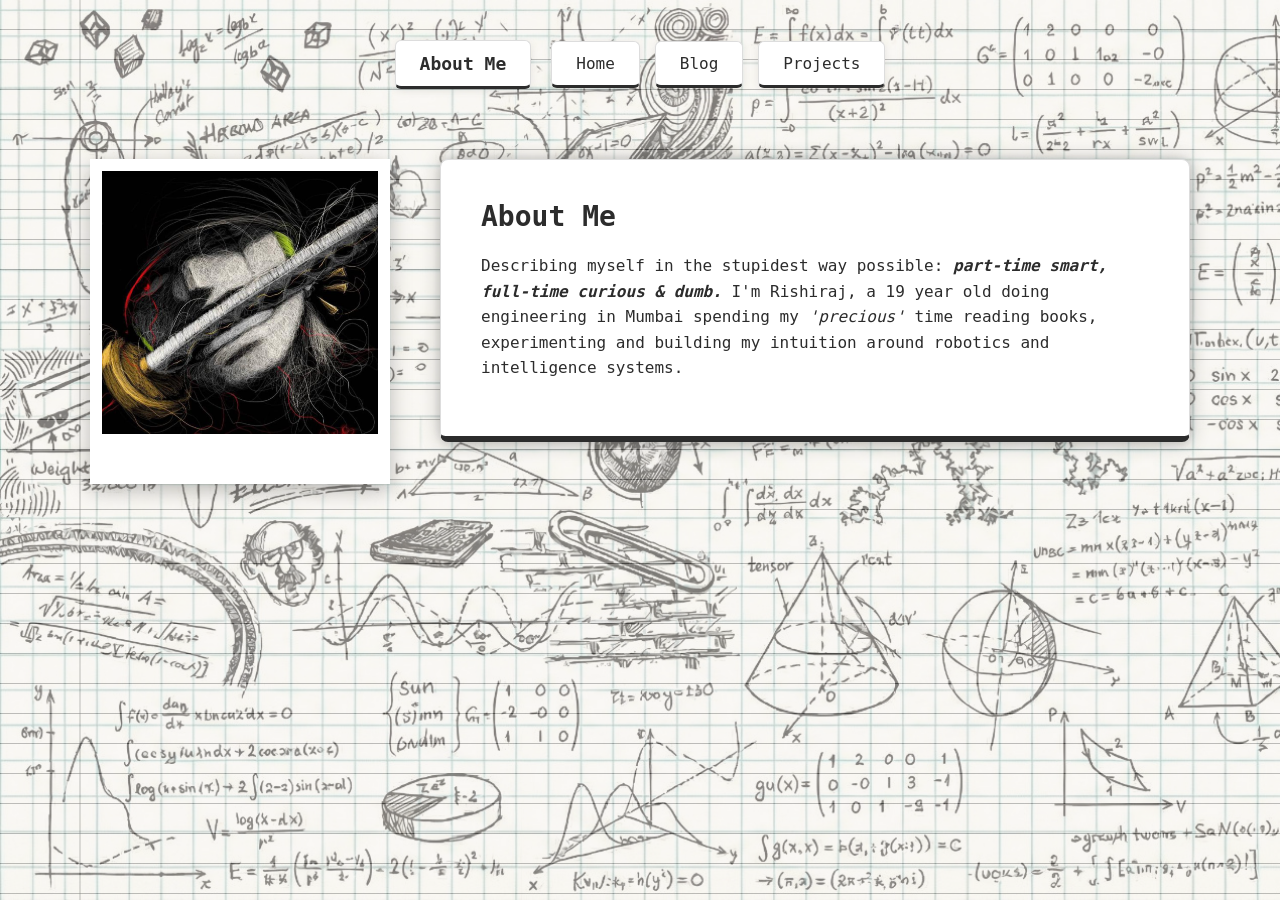
==== index.html @ 769b4592 "updated website" ====
<!DOCTYPE html>
<html lang="en">
<head>
  <meta charset="UTF-8">
  <meta name="viewport" content="width=device-width, initial-scale=1.0">
  <title>rishi</title>
  <link rel="stylesheet" href="styles.css">
</head>
<body>
  
  <!-- Navigation at top -->
  <nav class="topbar">
    <div class="logo">  About Me</div>  <!-- ADDED YOUR NAME -->
    <ul class="nav-links">
      <li><a href="index.html">Home</a></li>
      <li><a href="blog.html">Blog</a></li>
      <li><a href="#projects">Projects</a></li>
    </ul>
  </nav>

  <!-- Main content: image on left, text on right -->
  <main class="main-container">
    
    <div class="slider-container">
      <div class="image-wrapper">
        <img src="assets/pfp.jpeg" alt="photo" class="slide-image">
        <img src="assets/profile.jpeg" alt="photo" class="slide-image">
      </div>
    </div>

    <div class="right-column">
      <div class="shadow-box">
        <h2>About Me</h2>
        <p>Describing myself in the stupidest way possible: 
        <b><i>part-time smart, full-time curious & dumb.</i></b> I'm Rishiraj, a 19 year old doing engineering in Mumbai spending my <i>'precious'</i> time reading books, 
        experimenting and building my intuition around robotics and intelligence systems.</p>
      </div>

  </main>

</body>
</html>
---- styles.css ----
/* ================================
   RESET AND BASICS
   ================================ */
   * {
    margin: 0;
    padding: 0;
    box-sizing: border-box;  /* Makes width/height calculations easier and sets 0 margin coz some browser add default  */
  }
  
  body {
    background-color: #f4f1ea;  /* Aged paper color */
    background-image: 
    /* Left margin line (red like school notebooks) */
    linear-gradient(to right, 
      transparent 0, 
      transparent 79px, /*gradient goes left to right from 0 to 79*/
      rgba(0, 0, 0, 0.25) 79px,  /* Red margin line from 79 to 81 px  */
      rgba(0, 0, 0, 0.25) 81px,
      transparent 81px
    ),
    /* Horizontal ruled lines */
    repeating-linear-gradient(
      transparent,
      transparent 29px,
      rgba(0,0,0,0.5) 29px,
      rgba(0,0,0,0.5) 30px
    );
    font-family: 'Roboto Mono', monospace;  
    color: rgb(44, 44, 44);                 /* Dark gray text */
  }
  
  /* Add equations/doodles as background using ::before */
  body::before {
    content: '';/*required for ::before to work thick of it as adding a layer*/
    position: fixed; /* keeps image fixed when scrolled*/
    top: 0;
    left: 0;
    width: 100%;
    height: 100%;
    pointer-events: none;
    opacity: 0.5;  /* Very subtle */
    z-index: 0;
    background-image: url('assets/doodles.jpeg');  /* Your custom doodles */
    background-repeat: no-repeat;
    background-size: cover;
  }

/* Make sure content sits above the doodles */
.main-container,
.topbar {
  position: relative;
  z-index: 1;
}

/* ================================
   MAIN CONTAINER - WITH LEFT MARGIN
   ================================ */
   .main-container {
    display: flex;
    gap: 50px; /* gap between image and textt box*/
    max-width: 1200px; 
    margin: 50px auto;
    margin-left: 100px;  /* Pushes content away from red margin line */
    padding: 0 50px;
    align-items: flex-start;
  }
/* ================================
   NAVIGATION BAR - BOXED STYLE
   ================================ */
   .topbar {
    position: sticky;
    top: 20px;
    padding: 20px 0;
    margin: 20px auto 50px;
    max-width: 1200px;
    background-color: transparent;
    
    display: flex;
    align-items: center;
    justify-content: center;
    gap: 20px;  /* Space between boxes */
    z-index: 1000;
  }
  
  /* Logo box */
  .logo {
    font-size: 18px;
    font-weight: 600;
    color: rgb(44, 44, 44);
    
    /* Box styling */
    background-color: white;
    padding: 12px 24px;
    border: 1px solid #ddd;
    border-bottom: 3px solid rgb(44, 44, 44);  /* Thick black bottom border */
    border-radius: 6px;
    box-shadow: 0 2px 8px rgba(0,0,0,0.08);
    
    transition: transform 0.2s, box-shadow 0.2s;
  }
  
  .logo:hover {
    transform: translateY(-2px);  /* Slight lift on hover */
    box-shadow: 0 4px 12px rgba(0,0,0,0.12);
  }
  
  .nav-links {
    display: flex;
    list-style: none;
    gap: 15px;  /* Space between link boxes */
  }
  
  /* Each nav link box */
  .nav-links li a {
    display: block;  /* Makes the whole box clickable */
    text-decoration: none;
    color: rgb(44, 44, 44);
    font-size: 16px;
    
    /* Box styling */
    background-color: white;
    padding: 12px 24px;
    border: 1px solid #ddd;
    border-bottom: 3px solid rgb(44, 44, 44);  /* Thick black bottom border */
    border-radius: 6px;
    box-shadow: 0 2px 8px rgba(0,0,0,0.08);
    
    transition: transform 0.2s, box-shadow 0.2s;
  }
  
  .nav-links li a:hover {
    transform: translateY(-2px);  /* Slight lift on hover */
    box-shadow: 0 4px 12px rgba(0,0,0,0.12);
  }
  /* ================================
     MAIN CONTAINER - KEY FLEXBOX LAYOUT
     ================================ */
  .main-container {
    display: flex;              /* FLEXBOX: Puts children side by side */
    gap: 50px;                  /* Space between image slider and text box */
    max-width: 1200px;          /* Maximum width on large screens */
    margin: 50px auto;          /* Centers container, 50px top/bottom */
    padding: 0 50px;            /* Padding on left/right edges */
    align-items: flex-start;    /* Align items to top (not stretched) */
  }
  
  /* ================================
     IMAGE SLIDER (LEFT SIDE)
     ================================ */
 .slider-container {
  width: 300px;
  height: 325px;
  overflow: hidden;
  position: relative;
  flex-shrink: 0;
  border: 12px solid white;  /* Thick white border */
  border-bottom: 50px solid white;  /* Extra thick bottom like polaroid */
  box-shadow: 0 6px 20px rgba(0,0,0,0.25);
}

  
  /* Wrapper that holds both images */
  .image-wrapper {
    display: flex;  
    height: calc(100% - 35px);  /* Adjust for padding */        /* Images sit side by side in wrapper */
    width: 200%;            /* Double width to hold 2 images */
    height: 100%;
    position: absolute;
    left: 0;
    transition: transform 1s ease-in-out;  /* Smooth slide animation */
  }
  
  /* Individual images */
  .slide-image {
    width: 50%;             /* Each image is half of wrapper (50% of 200% = 100% of container) */
    height: 100%;
    object-fit: cover;      /* Crops image to fill space nicely */
  }
  
  /* Hover effect - slides to second image */
  .slider-container:hover .image-wrapper {
    transform: translateX(-50%);  /* Moves wrapper left by 50% to show second image */
  }
  

  /* ================================
     TEXT CONTENT BOX (RIGHT SIDE)
     ================================ */
.shadow-box {
      flex: none;                    /* Takes up all remaining space */
      background-color: white;    /* White box on lined paper */
      border: 1px solid #ddd;
      border-bottom: 6px solid rgb(44, 44, 44);  /* Very thick, book spine style */     /* Light gray border */
      padding: 40px;              /* Space inside the box */
      border-radius: 8px;         /* Rounded corners */
      box-shadow: 0 1px 10px rgba(0,0,0,0.12), 0 1px 20px rgba(0,0,0,0.24);  /* Original shadow */
    }
    
    .shadow-box h2 {
      font-size: 28px;
      margin-bottom: 20px;
    }
    
    .shadow-box p {
      font-size: 16px;
      line-height: 1.6;
      margin-bottom: 15px;
    }

/* New wrapper for stacked boxes */
.right-column {
  display: flex;
  flex-direction: column;  /* Stack boxes vertically */
  gap: 30px;  /* Space between boxes */
  flex: 1;
}
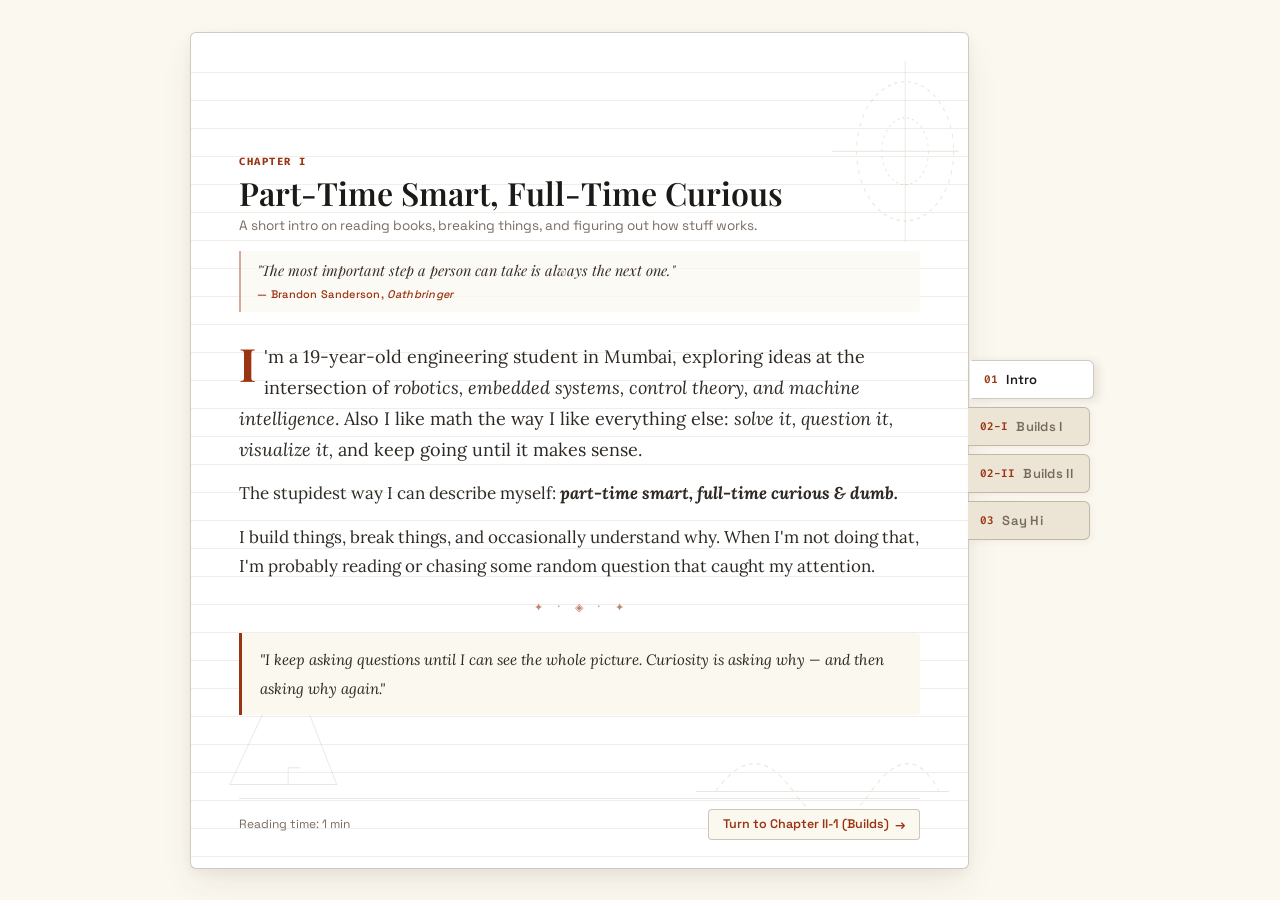
==== commit 033721ec: "updated site with a new UI" ====
--- a/index.html
+++ b/index.html
@@ -3,40 +3,404 @@
 <head>
   <meta charset="UTF-8">
   <meta name="viewport" content="width=device-width, initial-scale=1.0">
-  <title>rishi</title>
+  <title>Rishiraj — Portfolio &amp; Notes</title>
+  
+  <!-- Fonts: Playfair / Newsreader + IBM Plex / Fira Mono -->
+  <link rel="preconnect" href="https://fonts.googleapis.com">
+  <link rel="preconnect" href="https://fonts.gstatic.com" crossorigin>
+  <link href="https://fonts.googleapis.com/css2?family=Fira+Code:wght@400;500;600&family=Lora:ital,wght@0,400;0,500;0,600;1,400;1,500&family=Newsreader:ital,opsz,wght@0,6..72,400;0,6..72,500;0,6..72,600;1,6..72,400&family=Playfair+Display:ital,wght@0,500;0,600;0,700;1,400&family=Space+Grotesk:wght@400;500;600&display=swap" rel="stylesheet">
+
   <link rel="stylesheet" href="styles.css">
 </head>
-<body>
-  
-  <!-- Navigation at top -->
-  <nav class="topbar">
-    <div class="logo">  About Me</div>  <!-- ADDED YOUR NAME -->
-    <ul class="nav-links">
-      <li><a href="index.html">Home</a></li>
-      <li><a href="blog.html">Blog</a></li>
-      <li><a href="#projects">Projects</a></li>
-    </ul>
-  </nav>
-
-  <!-- Main content: image on left, text on right -->
-  <main class="main-container">
+<body class="clean-desk">
+
+  <!-- MAIN BOOK STRUCTURE -->
+  <div class="book-container-layout">
     
-    <div class="slider-container">
-      <div class="image-wrapper">
-        <img src="assets/pfp.jpeg" alt="photo" class="slide-image">
-        <img src="assets/profile.jpeg" alt="photo" class="slide-image">
+    <!-- CENTRAL CLEAN BOOK PAGE -->
+    <div class="clean-book-page">
+      
+      <!-- Subtle Geometric Linework & Minimalist Markings (No Equations) -->
+      <svg class="bg-geometry-overlay" viewBox="0 0 800 600" preserveAspectRatio="none" aria-hidden="true">
+        <!-- Top-Right: Geometric Polar Rings -->
+        <g stroke="#9a8268" fill="none" opacity="0.22" stroke-width="0.8">
+          <circle cx="735" cy="85" r="50" stroke-dasharray="3 4"/>
+          <circle cx="735" cy="85" r="24" stroke-dasharray="2 3"/>
+          <line x1="660" y1="85" x2="790" y2="85"/>
+          <line x1="735" y1="20" x2="735" y2="150"/>
+        </g>
+
+        <!-- Bottom-Left: Subtle Geometric Polygon -->
+        <g stroke="#9a8268" fill="none" opacity="0.2" stroke-width="0.8">
+          <polygon points="40,540 100,450 150,540"/>
+          <polyline points="100,540 100,528 112,528"/>
+        </g>
+
+        <!-- Bottom-Right: Harmonic Sine Wave -->
+        <g stroke="#9a8268" fill="none" opacity="0.2" stroke-width="0.8">
+          <path d="M 540,545 Q 580,505 620,545 T 700,545 T 770,545" stroke-dasharray="4 4"/>
+          <line x1="520" y1="545" x2="780" y2="545"/>
+        </g>
+      </svg>
+
+      <!-- PAGES DECK -->
+      <div class="pages-deck">
+
+        <!-- ============================================
+             PAGE 1: BIO / INTRODUCTION
+             ============================================ -->
+        <section class="leaf-page active" id="page-0">
+          <div class="leaf-inner">
+
+            <div class="leaf-body">
+              <div class="chapter-sign">
+                <span class="chap-badge">CHAPTER I</span>
+                <h1 class="chap-title">Part-Time Smart, Full-Time Curious</h1>
+                <p class="chap-subtitle">A short intro on reading books, breaking things, and figuring out how stuff works.</p>
+                <div class="chapter-epigraph">
+                  <p class="epigraph-quote">"The most important step a person can take is always the next one."</p>
+                  <span class="epigraph-source">— Brandon Sanderson, <em>Oathbringer</em></span>
+                </div>
+              </div>
+
+              <div class="prose-layout">
+                <p class="lead-prose">
+                  <span class="drop-cap">I</span>'m a 19-year-old engineering student in Mumbai, exploring ideas at the intersection of <em>robotics, embedded systems, control theory, and machine intelligence</em>.
+                  Also I like math the way I like everything else: <em>solve it, question it, visualize it,</em> and keep going until it makes sense.
+                </p>
+
+                <p>
+                  The stupidest way I can describe myself:<b><i> part-time smart, full-time curious &amp; dumb.</i></b>
+                </p>
+
+                <p>
+                  I build things, break things, and occasionally understand why. When I'm not doing that, I'm probably reading or chasing some random question that caught my attention.
+                </p>
+
+                <div class="glyph-divider" aria-hidden="true">
+                  <span>✦</span><span class="glyph-dot">·</span><span>◈</span><span class="glyph-dot">·</span><span>✦</span>
+                </div>
+
+                <div class="philosophy-note">
+                  <span class="note-quote">"I keep asking questions until I can see the whole picture. Curiosity is asking why — and then asking why again."</span>
+                </div>
+              </div>
+            </div>
+
+            <footer class="leaf-footer">
+              <span class="footer-hint">Reading time: 1 min</span>
+              <button class="turn-page-btn next-btn" onclick="flipToPage(1)">
+                Turn to Chapter II-1 (Builds) <span class="btn-arrow">&rarr;</span>
+              </button>
+            </footer>
+
+          </div>
+        </section>
+
+        <!-- ============================================
+             PAGE 2: CONSTRUCTED SYSTEMS & PROJECTS
+             ============================================ -->
+        <section class="leaf-page" id="page-1">
+          <div class="leaf-inner">
+
+            <div class="leaf-body">
+              <div class="chapter-sign">
+                <span class="chap-badge">CHAPTER II-1</span>
+                <h2 class="chap-title">Things I Built Instead of Sleeping (Or Reading Books)</h2>
+                <p class="chap-subtitle">Major architectures, models, and systems built from scratch.</p>
+                <div class="chapter-epigraph">
+                  <p class="epigraph-quote">"In theory, theory and practice are the same. In practice, they are definitely not."</p>
+                  <span class="epigraph-source">— An exhausted engineer at 2 AM</span>
+                </div>
+              </div>
+
+              <div class="projects-scrollable-deck">
+                
+                <!-- Project 1: QuadControl -->
+                <div class="project-entry">
+                  <div class="p-head">
+                    <div class="p-title-wrap">
+                      <h3 class="p-name">QuadControl</h3>
+                      <span class="hw-pill">Simulation</span>
+                    </div>
+                    <span class="p-date">July 2026</span>
+                  </div>
+                  <p class="p-desc">
+                   DAgger-refined diffusion policy for stable quadrupedal locomotion on MuJoCo Go2 using MPPI expert rollouts.
+                  </p>
+                  <div class="p-tags">
+                    <span>Julia</span><span>Robotics</span><span>Control-MPPI</span><span>Mujoco</span>
+                  </div>
+                </div>
+
+                <!-- Project 4: NovaPi -->
+                <div class="project-entry">
+                  <div class="p-head">
+                    <div class="p-title-wrap">
+                      <h3 class="p-name">NovaPi</h3>
+                      <span class="hw-pill">Hardware</span>
+                    </div>
+                    <span class="p-date">Sept 2025</span>
+                  </div>
+                  <p class="p-desc">
+                    Bare-metal OS on Raspberry Pi with HDMI and a Pong game from scratch.
+                  </p>
+                  <div class="p-tags">
+                    <span>C</span><span>Drivers</span><span>HAL</span><span>Bare-metal</span>
+                  </div>
+                </div>
+
+                <!-- Project 4: NovaPi -->
+                <div class="project-entry">
+                  <div class="p-head">
+                    <div class="p-title-wrap">
+                      <h3 class="p-name">blackbox</h3>
+                      <span class="wip-pill">WIP</span>
+                    </div>
+                    <span class="p-date">August 2026</span>
+                  </div>
+                  <p class="p-desc">
+                    A lightweight, from-scratch C++ inference engine for parsing and executing ONNX machine learning models.
+                  </p>
+                  <div class="p-tags">
+                    <span>C++</span><span>Machine Learning</span><span>Optimizations</span>
+                  </div>
+                </div>
+
+              </div>
+            </div>
+
+            <footer class="leaf-footer">
+              <button class="turn-page-btn prev-btn" onclick="flipToPage(0)">
+                <span class="btn-arrow">&larr;</span> Chapter I
+              </button>
+              <button class="turn-page-btn next-btn" onclick="flipToPage(2)">
+                Turn to Chapter II-2 (Weekend Builds) <span class="btn-arrow">&rarr;</span>
+              </button>
+            </footer>
+
+          </div>
+        </section>
+
+        <!-- ============================================
+             PAGE 2: CONSTRUCTED SYSTEMS & PROJECTS
+             ============================================ -->
+        <section class="leaf-page" id="page-2">
+          <div class="leaf-inner">
+
+            <div class="leaf-body">
+              <div class="chapter-sign">
+                <span class="chap-badge">CHAPTER II-2</span>
+                <h2 class="chap-title">Things I Built in a Single Weekend</h2>
+                <p class="chap-subtitle">Quick prototypes, hardware hacks, and ideas that started on a Friday night or Saturday morning.</p>
+                <div class="chapter-epigraph">
+                  <p class="epigraph-quote">"It worked on my machine at 3:14 AM, so we are calling it a success."</p>
+                  <span class="epigraph-source">— Unofficial Lab Rule #4</span>
+                </div>
+              </div>
+
+              <div class="projects-scrollable-deck">
+                
+                <!-- Project 2: CNN from Scratch -->
+                <div class="project-entry">
+                  <div class="p-head">
+                    <div class="p-title-wrap">
+                      <h3 class="p-name">CNN from Scratch</h3>
+                      <span class="done-pill">Done</span>
+                    </div>
+                    <span class="p-date">May 2025</span>
+                  </div>
+                  <p class="p-desc">
+                    Ground-up 2D convolutional neural network written in pure NumPy without autograd frameworks. Derived forward passes, backward cross-correlation gradients, and Adam optimization.
+                  </p>
+                  <div class="p-tags">
+                    <span>Python</span><span>NumPy</span><span>Matrix Calculus</span>
+                  </div>
+                </div>
+
+                <!-- Project 3: tiny-vit -->
+                <div class="project-entry">
+                  <div class="p-head">
+                    <div class="p-title-wrap">
+                      <h3 class="p-name">tiny-vit</h3>
+                      <span class="done-pill">Done</span>
+                    </div>
+                    <span class="p-date">June 2025</span>
+                  </div>
+                  <p class="p-desc">
+                    Minimal Vision Transformer built in PyTorch to explore patch embeddings, multi-head self-attention mechanisms, and visual attention rollout maps.
+                  </p>
+                  <div class="p-tags">
+                    <span>PyTorch</span><span>Transformers</span><span>Vision</span>
+                  </div>
+                </div>
+
+                <!-- Project 3: tiny-vit -->
+                <div class="project-entry">
+                  <div class="p-head">
+                    <div class="p-title-wrap">
+                      <h3 class="p-name">basstap</h3>
+                      <span class="done-pill">Done</span>
+                    </div>
+                    <span class="p-date">August 2026</span>
+                  </div>
+                  <p class="p-desc">
+                    A C-based terminal audio spectrum visualizer that captures system audio via PulseAudio and renders real-time FFT frequency analysis.
+                  </p>
+                  <div class="p-tags">
+                    <span>C</span><span>FFT</span>
+                  </div>
+                </div>
+
+                <!-- Project 3: tiny-vit -->
+                <div class="project-entry">
+                  <div class="p-head">
+                    <div class="p-title-wrap">
+                      <h3 class="p-name">pixelperfect</h3>
+                      <span class="wip-pill">WIP</span>
+                    </div>
+                    <span class="p-date">July 2026</span>
+                  </div>
+                  <p class="p-desc">
+                    A from-scratch C++ 3D ray tracer built to learn the fundamentals of 3D graphics, following Ray Tracing in One Weekend.
+                  </p>
+                  <div class="p-tags">
+                    <span>C++</span><span>Ray Tracing</span>
+                  </div>
+                </div>
+
+
+
+              </div>
+            </div>
+
+            <footer class="leaf-footer">
+              <button class="turn-page-btn prev-btn" onclick="flipToPage(1)">
+                <span class="btn-arrow">&larr;</span> Chapter II-1 (Builds)
+              </button>
+              <button class="turn-page-btn next-btn" onclick="flipToPage(3)">
+                Turn to Chapter III (Say Hi) <span class="btn-arrow">&rarr;</span>
+              </button>
+            </footer>
+
+          </div>
+        </section>
+
+        <!-- ============================================
+             PAGE 3: EPILOGUE & CONTACT
+             ============================================ -->
+        <section class="leaf-page" id="page-3">
+          <div class="leaf-inner">
+
+            <div class="leaf-body">
+              <div class="chapter-sign">
+                <span class="chap-badge">CHAPTER III</span>
+                <h2 class="chap-title">Say Hello (I Don't Bite)</h2>
+                <p class="chap-subtitle">Where to find me when I'm not getting lost in books.</p>
+                <div class="chapter-epigraph">
+                  <p class="epigraph-quote">"The best conversations usually start with an unexpected question."</p>
+                  <span class="epigraph-source">— The Way of Kings</span>
+                </div>
+              </div>
+
+              <p class="epilogue-intro">
+                Always open to discussing robotics, intelligent systems, embedded systems, weird engineering problems, and ofcourse good book recommendations.
+              </p>
+
+              <div class="glyph-divider" aria-hidden="true">
+                <span>✦</span><span class="glyph-dot">·</span><span>§</span><span class="glyph-dot">·</span><span>✦</span>
+              </div>
+
+              <div class="contact-card-milky">
+                <div class="contact-row">
+                  <span class="c-key">Mail</span>
+                  <a href="mailto:rishirajrajgor@gmail.com" class="c-val">rishirajrajgor@gmail.com</a>
+                </div>
+                <div class="contact-row">
+                  <span class="c-key">GitHub</span>
+                  <a href="https://github.com/dark-knightshanks" target="_blank" rel="noopener" class="c-val">github.com/dark-knightshanks</a>
+                </div>
+                <div class="contact-row">
+                  <span class="c-key">X (Twitter)</span>
+                  <a href="https://x.com/rishirajrajgor" target="_blank" rel="noopener" class="c-val">@rishirajrajgor</a>
+                </div>
+              </div>
+            </div>
+
+            <footer class="leaf-footer">
+              <button class="turn-page-btn prev-btn" onclick="flipToPage(2)">
+                <span class="btn-arrow">&larr;</span> Chapter II-2 (Weekend Builds)
+              </button>
+              <button class="turn-page-btn next-btn" onclick="flipToPage(0)">
+                Back to Chapter I <span class="btn-arrow">&circlearrowright;</span>
+              </button>
+            </footer>
+
+          </div>
+        </section>
+
       </div>
     </div>
 
-    <div class="right-column">
-      <div class="shadow-box">
-        <h2>About Me</h2>
-        <p>Describing myself in the stupidest way possible: 
-        <b><i>part-time smart, full-time curious & dumb.</i></b> I'm Rishiraj, a 19 year old doing engineering in Mumbai spending my <i>'precious'</i> time reading books, 
-        experimenting and building my intuition around robotics and intelligence systems.</p>
-      </div>
-
-  </main>
+    <!-- SIDEWAYS HORIZONTAL BOOKMARK TABS (Sticking out of the Right Edge) -->
+    <nav class="side-bookmarks-bar" aria-label="Book Chapters">
+      <button class="side-tab active" onclick="flipToPage(0)">
+        <span class="side-tab-index">01</span>
+        <span class="side-tab-text">Intro</span>
+      </button>
+      <button class="side-tab" onclick="flipToPage(1)">
+        <span class="side-tab-index">02-I</span>
+        <span class="side-tab-text">Builds I</span>
+      </button>
+      <button class="side-tab" onclick="flipToPage(2)">
+        <span class="side-tab-index">02-II</span>
+        <span class="side-tab-text">Builds II</span>
+      </button>
+      <button class="side-tab" onclick="flipToPage(3)">
+        <span class="side-tab-index">03</span>
+        <span class="side-tab-text">Say Hi</span>
+      </button>
+    </nav>
+
+  </div>
+
+  <script>
+    function flipToPage(index) {
+      const pages = document.querySelectorAll('.leaf-page');
+      const tabs = document.querySelectorAll('.side-tab');
+      
+      pages.forEach((p, i) => {
+        if (i === index) {
+          p.classList.add('active');
+        } else {
+          p.classList.remove('active');
+        }
+      });
+
+      tabs.forEach((t, i) => {
+        if (i === index) {
+          t.classList.add('active');
+        } else {
+          t.classList.remove('active');
+        }
+      });
+    }
+
+    // Support keyboard arrow navigation for page turns
+    window.addEventListener('keydown', (e) => {
+      const pages = document.querySelectorAll('.leaf-page');
+      let activeIndex = 0;
+      pages.forEach((p, i) => {
+        if (p.classList.contains('active')) activeIndex = i;
+      });
+
+      if (e.key === 'ArrowRight' && activeIndex < pages.length - 1) {
+        flipToPage(activeIndex + 1);
+      } else if (e.key === 'ArrowLeft' && activeIndex > 0) {
+        flipToPage(activeIndex - 1);
+      }
+    });
+  </script>
 
 </body>
-</html>+</html>
--- a/styles.css
+++ b/styles.css
@@ -1,216 +1,686 @@
-/* ================================
-   RESET AND BASICS
-   ================================ */
-   * {
-    margin: 0;
-    padding: 0;
-    box-sizing: border-box;  /* Makes width/height calculations easier and sets 0 margin coz some browser add default  */
-  }
+/* ==========================================================================
+   RISHIRAJ — 5IRI-INSPIRED MINIMALIST IVORY BOOK WITH SIDEWAYS BOOKMARK TABS
+   ========================================================================== */
+
+:root {
+  /* Warm Ivory / Paper Palette (5iri.me aesthetic) */
+  --bg-desk: #fbf8f0;             /* Clean warm paper background */
+  --page-surface: #ffffff;        /* Pure crisp page container */
+  --page-line: rgba(140, 115, 80, 0.12); /* Subtle notebook ruling */
   
-  body {
-    background-color: #f4f1ea;  /* Aged paper color */
-    background-image: 
-    /* Left margin line (red like school notebooks) */
-    linear-gradient(to right, 
-      transparent 0, 
-      transparent 79px, /*gradient goes left to right from 0 to 79*/
-      rgba(0, 0, 0, 0.25) 79px,  /* Red margin line from 79 to 81 px  */
-      rgba(0, 0, 0, 0.25) 81px,
-      transparent 81px
-    ),
-    /* Horizontal ruled lines */
-    repeating-linear-gradient(
-      transparent,
-      transparent 29px,
-      rgba(0,0,0,0.5) 29px,
-      rgba(0,0,0,0.5) 30px
-    );
-    font-family: 'Roboto Mono', monospace;  
-    color: rgb(44, 44, 44);                 /* Dark gray text */
-  }
+  /* Ink & Typography */
+  --ink-primary: #1c1a17;         /* Deep espresso black */
+  --ink-secondary: #2e2924;       /* High-contrast dark reading prose */
+  --ink-faded: #786b5e;           /* Metadata / labels */
+  --ink-accent: #9a3412;          /* Terracotta accent */
+  --ink-highlight: #0284c7;       /* Blue accent */
   
-  /* Add equations/doodles as background using ::before */
-  body::before {
-    content: '';/*required for ::before to work thick of it as adding a layer*/
-    position: fixed; /* keeps image fixed when scrolled*/
-    top: 0;
-    left: 0;
-    width: 100%;
-    height: 100%;
-    pointer-events: none;
-    opacity: 0.5;  /* Very subtle */
-    z-index: 0;
-    background-image: url('assets/doodles.jpeg');  /* Your custom doodles */
-    background-repeat: no-repeat;
-    background-size: cover;
-  }
-
-/* Make sure content sits above the doodles */
-.main-container,
-.topbar {
+  /* Bookmark Tabs */
+  --tab-side-bg: #ece5d6;
+  --tab-side-hover: #f4eee2;
+  --tab-side-active: #ffffff;
+  
+  --border-subtle: rgba(100, 80, 55, 0.14);
+  --border-strong: rgba(100, 80, 55, 0.3);
+
+  /* Fonts */
+  --font-serif: 'Playfair Display', 'Newsreader', Georgia, serif;
+  --font-body: 'Lora', Georgia, serif;
+  --font-sans: 'Space Grotesk', -apple-system, sans-serif;
+  --font-mono: 'Fira Code', monospace;
+}
+
+/* ==========================================================================
+   RESET & FOUNDATIONS
+   ========================================================================== */
+*, *::before, *::after {
+  margin: 0;
+  padding: 0;
+  box-sizing: border-box;
+}
+
+html, body {
+  height: 100%;
+  overflow: hidden; /* Zero scrollbar on homepage */
+}
+
+body.clean-desk {
+  background-color: var(--bg-desk);
+  color: var(--ink-secondary);
+  font-family: var(--font-body);
+  font-size: 17px;
+  line-height: 1.7;
+  display: flex;
+  align-items: center;
+  justify-content: center;
+  -webkit-font-smoothing: antialiased;
+  padding: 20px;
+  position: relative;
+}
+
+/* ==========================================================================
+   MAIN BOOK STRUCTURE & SIDEWAYS BOOKMARKS LAYOUT
+   ========================================================================== */
+.book-container-layout {
   position: relative;
   z-index: 1;
-}
-
-/* ================================
-   MAIN CONTAINER - WITH LEFT MARGIN
-   ================================ */
-   .main-container {
-    display: flex;
-    gap: 50px; /* gap between image and textt box*/
-    max-width: 1200px; 
-    margin: 50px auto;
-    margin-left: 100px;  /* Pushes content away from red margin line */
-    padding: 0 50px;
-    align-items: flex-start;
-  }
-/* ================================
-   NAVIGATION BAR - BOXED STYLE
-   ================================ */
-   .topbar {
-    position: sticky;
-    top: 20px;
-    padding: 20px 0;
-    margin: 20px auto 50px;
-    max-width: 1200px;
-    background-color: transparent;
-    
-    display: flex;
-    align-items: center;
+  width: 100%;
+  max-width: 900px;
+  height: 93vh;
+  min-height: 640px;
+  max-height: 840px;
+  display: flex;
+  align-items: center;
+}
+
+/* Central Clean Book Page */
+.clean-book-page {
+  flex: 1;
+  height: 100%;
+  background: var(--page-surface);
+  border-radius: 6px;
+  position: relative;
+  overflow: hidden;
+  border: 1px solid var(--border-strong);
+  box-shadow: 
+    0 15px 35px -5px rgba(80, 60, 40, 0.1),
+    0 4px 12px rgba(80, 60, 40, 0.05);
+  display: flex;
+}
+
+/* ==========================================================================
+   SIDEWAYS HORIZONTAL BOOKMARK TABS (Sticking out to the Right)
+   ========================================================================== */
+.side-bookmarks-bar {
+  display: flex;
+  flex-direction: column;
+  gap: 8px;
+  margin-left: -1px;
+  z-index: 2;
+}
+
+.side-tab {
+  background: var(--tab-side-bg);
+  color: var(--ink-faded);
+  border: 1px solid var(--border-strong);
+  border-left: none;
+  border-radius: 0 6px 6px 0;
+  padding: 10px 16px 10px 12px;
+  font-family: var(--font-sans);
+  font-size: 13px;
+  font-weight: 600;
+  cursor: pointer;
+  display: flex;
+  align-items: center;
+  gap: 8px;
+  transition: all 0.2s ease;
+  box-shadow: 2px 2px 6px rgba(80, 60, 40, 0.06);
+  white-space: nowrap;
+}
+
+.side-tab:hover {
+  background: var(--tab-side-hover);
+  color: var(--ink-primary);
+  transform: translateX(3px);
+}
+
+.side-tab.active {
+  background: var(--tab-side-active);
+  color: var(--ink-primary);
+  border-left: 2px solid var(--page-surface);
+  margin-left: -2px;
+  padding-right: 20px;
+  box-shadow: 4px 2px 10px rgba(80, 60, 40, 0.12);
+  transform: translateX(4px);
+}
+
+.side-tab-index {
+  font-family: var(--font-mono);
+  font-size: 11px;
+  color: var(--ink-accent);
+}
+
+.side-tab-text {
+  letter-spacing: 0.3px;
+}
+
+/* ==========================================================================
+   BACKGROUND GEOMETRY OVERLAY
+   ========================================================================== */
+.bg-geometry-overlay {
+  position: absolute;
+  inset: 0;
+  width: 100%;
+  height: 100%;
+  pointer-events: none;
+  z-index: 1;
+}
+
+/* ==========================================================================
+   PAGES DECK (Page Turning System)
+   ========================================================================== */
+.pages-deck {
+  flex: 1;
+  position: relative;
+  z-index: 2;
+  height: 100%;
+}
+
+.leaf-page {
+  position: absolute;
+  inset: 0;
+  padding: 36px 48px 28px 48px;
+  display: flex;
+  flex-direction: column;
+  opacity: 0;
+  visibility: hidden;
+  transform: translateX(10px);
+  transition: opacity 0.3s ease, transform 0.3s cubic-bezier(0.2, 0, 0.2, 1), visibility 0.3s;
+  pointer-events: none;
+
+  background-image: repeating-linear-gradient(
+    transparent,
+    transparent 27px,
+    var(--page-line) 27px,
+    var(--page-line) 28px
+  );
+  background-position: 0 12px;
+}
+
+.leaf-page.active {
+  opacity: 1;
+  visibility: visible;
+  transform: translateX(0);
+  pointer-events: auto;
+}
+
+.leaf-inner {
+  display: flex;
+  flex-direction: column;
+  height: 100%;
+  justify-content: space-between;
+}
+
+/* Leaf Header / Running Folio */
+.leaf-header {
+  display: flex;
+  justify-content: space-between;
+  align-items: baseline;
+  font-family: var(--font-sans);
+  font-size: 12px;
+  color: var(--ink-faded);
+  border-bottom: 1px solid var(--border-subtle);
+  padding-bottom: 8px;
+  font-weight: 500;
+}
+
+.folio-meta {
+  font-style: italic;
+}
+
+.folio-num {
+  font-family: var(--font-mono);
+  color: var(--ink-accent);
+  font-weight: 600;
+}
+
+/* Leaf Body Content */
+.leaf-body {
+  flex: 1;
+  overflow: hidden;
+  display: flex;
+  flex-direction: column;
+  justify-content: center;
+  padding: 10px 0;
+}
+
+.chapter-sign {
+  margin-bottom: 14px;
+}
+
+.chap-badge {
+  font-family: var(--font-mono);
+  font-size: 10.5px;
+  letter-spacing: 1.5px;
+  color: var(--ink-accent);
+  font-weight: 700;
+  display: inline-block;
+  margin-bottom: 2px;
+}
+
+.chap-title {
+  font-family: var(--font-serif);
+  font-size: 32px;
+  font-weight: 600;
+  color: var(--ink-primary);
+  line-height: 1.2;
+}
+
+.chap-subtitle {
+  font-family: var(--font-sans);
+  font-size: 13.5px;
+  color: var(--ink-faded);
+  margin-top: 2px;
+}
+
+/* Page 1: Prose */
+.prose-layout p {
+  color: var(--ink-secondary);
+  font-size: 17px;
+  line-height: 1.72;
+  margin-bottom: 14px;
+}
+
+.lead-prose {
+  font-size: 18px !important;
+}
+
+.drop-cap {
+  float: left;
+  font-size: 46px;
+  line-height: 38px;
+  padding-right: 8px;
+  padding-top: 2px;
+  color: var(--ink-accent);
+  font-family: var(--font-serif);
+  font-weight: 700;
+}
+
+.philosophy-note {
+  margin-top: 14px;
+  padding: 12px 18px;
+  background: var(--bg-desk);
+  border-left: 3px solid var(--ink-accent);
+  border-radius: 0 4px 4px 0;
+}
+
+.note-quote {
+  font-size: 15px;
+  font-style: italic;
+  color: var(--ink-secondary);
+  line-height: 1.6;
+}
+
+/* Page 2: Projects */
+.projects-scrollable-deck {
+  display: grid;
+  grid-template-columns: 1fr 1fr;
+  gap: 14px;
+}
+
+.project-entry {
+  background: var(--bg-desk);
+  border: 1px solid var(--border-subtle);
+  border-radius: 5px;
+  padding: 12px 15px;
+  transition: all 0.2s ease;
+}
+
+.project-entry:hover {
+  background: #ffffff;
+  border-color: var(--border-strong);
+  transform: translateY(-2px);
+  box-shadow: 0 4px 12px rgba(80, 60, 40, 0.08);
+}
+
+.p-head {
+  display: flex;
+  justify-content: space-between;
+  align-items: baseline;
+  margin-bottom: 4px;
+}
+
+.p-title-wrap {
+  display: flex;
+  align-items: center;
+  gap: 6px;
+}
+
+.p-name {
+  font-family: var(--font-serif);
+  font-size: 16.5px;
+  font-weight: 600;
+  color: var(--ink-primary);
+}
+
+.wip-pill, .done-pill, .hw-pill {
+  font-family: var(--font-mono);
+  font-size: 9.5px;
+  padding: 2px 6px;
+  border-radius: 3px;
+  font-weight: 700;
+}
+
+.wip-pill { background: rgba(154, 52, 18, 0.12); color: var(--ink-accent); }
+.done-pill { background: rgba(2, 132, 199, 0.12); color: var(--ink-highlight); }
+.hw-pill { background: rgba(40, 33, 26, 0.1); color: var(--ink-primary); }
+
+.p-date {
+  font-family: var(--font-mono);
+  font-size: 10.5px;
+  color: var(--ink-faded);
+  font-weight: 500;
+}
+
+.p-desc {
+  font-size: 13.5px;
+  color: var(--ink-secondary);
+  line-height: 1.48;
+  margin-bottom: 8px;
+}
+
+.p-tags {
+  display: flex;
+  gap: 5px;
+}
+
+.p-tags span {
+  font-family: var(--font-mono);
+  font-size: 9.5px;
+  color: var(--ink-primary);
+  background: rgba(0, 0, 0, 0.04);
+  padding: 1px 6px;
+  border-radius: 2px;
+  font-weight: 500;
+}
+
+/* Page 3: Writing */
+.writing-deck {
+  display: flex;
+  flex-direction: column;
+  gap: 14px;
+}
+
+.article-slip {
+  background: var(--bg-desk);
+  border: 1px solid var(--border-subtle);
+  border-radius: 5px;
+  padding: 15px 18px;
+  transition: all 0.2s ease;
+}
+
+.article-slip:hover {
+  background: #ffffff;
+  border-color: var(--border-strong);
+  transform: translateX(3px);
+  box-shadow: 0 4px 12px rgba(80, 60, 40, 0.08);
+}
+
+.article-meta {
+  display: flex;
+  gap: 8px;
+  font-family: var(--font-mono);
+  font-size: 10.5px;
+  color: var(--ink-accent);
+  font-weight: 600;
+  margin-bottom: 4px;
+}
+
+.meta-year {
+  color: var(--ink-faded);
+}
+
+.article-heading {
+  font-family: var(--font-serif);
+  font-size: 18px;
+  font-weight: 600;
+  margin-bottom: 4px;
+}
+
+.article-heading a {
+  color: var(--ink-primary);
+  text-decoration: none;
+}
+
+.article-heading a:hover {
+  color: var(--ink-accent);
+  text-decoration: underline;
+}
+
+.article-preview {
+  font-size: 14px;
+  color: var(--ink-secondary);
+  line-height: 1.5;
+  margin-bottom: 8px;
+}
+
+.inline-read-btn {
+  font-family: var(--font-sans);
+  font-size: 12.5px;
+  font-weight: 700;
+  color: var(--ink-accent);
+  text-decoration: none;
+}
+
+.inline-read-btn:hover {
+  text-decoration: underline;
+}
+
+/* Page 4: Contact */
+.epilogue-intro {
+  font-size: 16.5px;
+  color: var(--ink-secondary);
+  margin-bottom: 16px;
+}
+
+.contact-card-milky {
+  background: var(--bg-desk);
+  border: 1px solid var(--border-subtle);
+  border-radius: 5px;
+  padding: 16px 20px;
+  display: flex;
+  flex-direction: column;
+  gap: 10px;
+  margin-bottom: 16px;
+}
+
+.contact-row {
+  display: flex;
+  align-items: center;
+  font-family: var(--font-mono);
+  font-size: 13.5px;
+  gap: 16px;
+}
+
+.c-key {
+  color: var(--ink-faded);
+  width: 75px;
+  font-size: 11.5px;
+  font-weight: 600;
+}
+
+.c-val {
+  color: var(--ink-accent);
+  text-decoration: none;
+  font-weight: 600;
+}
+
+.c-val:hover {
+  text-decoration: underline;
+}
+
+.colophon-seal {
+  display: flex;
+  justify-content: space-between;
+  align-items: center;
+  border-top: 1px dashed var(--border-strong);
+  padding-top: 12px;
+  font-size: 12px;
+  color: var(--ink-faded);
+}
+
+.qed-seal {
+  font-family: var(--font-serif);
+  font-style: italic;
+  font-weight: 700;
+  font-size: 14px;
+  color: var(--ink-accent);
+  border: 1.5px solid var(--ink-accent);
+  padding: 2px 8px;
+  border-radius: 2px;
+}
+
+/* Leaf Footer */
+.leaf-footer {
+  display: flex;
+  justify-content: space-between;
+  align-items: center;
+  border-top: 1px solid var(--border-subtle);
+  padding-top: 10px;
+  margin-top: 6px;
+}
+
+.footer-hint {
+  font-family: var(--font-sans);
+  font-size: 12px;
+  color: var(--ink-faded);
+}
+
+.turn-page-btn {
+  background: var(--bg-desk);
+  border: 1px solid var(--border-strong);
+  border-radius: 4px;
+  padding: 6px 14px;
+  font-family: var(--font-sans);
+  font-size: 12.5px;
+  font-weight: 600;
+  color: var(--ink-accent);
+  cursor: pointer;
+  display: inline-flex;
+  align-items: center;
+  gap: 6px;
+  transition: all 0.2s ease;
+}
+
+.turn-page-btn:hover {
+  background: #ffffff;
+  border-color: var(--ink-accent);
+  transform: translateX(2px);
+}
+
+.turn-page-btn.prev-btn {
+  color: var(--ink-secondary);
+}
+
+.turn-page-btn.prev-btn:hover {
+  transform: translateX(-2px);
+}
+
+.btn-arrow {
+  font-size: 13px;
+}
+
+/* ==========================================================================
+   RESPONSIVE (Mobile & Tablets)
+   ========================================================================== */
+@media (max-width: 860px) {
+  html, body {
+    overflow-y: auto;
+    height: auto;
+  }
+
+  body.clean-desk {
+    padding: 10px;
+    display: block;
+  }
+
+  .book-container-layout {
+    flex-direction: column;
+    height: auto;
+    max-height: none;
+    margin: 10px auto 40px;
+  }
+
+  .side-bookmarks-bar {
+    flex-direction: row;
+    margin-left: 0;
+    margin-top: 12px;
+    width: 100%;
     justify-content: center;
-    gap: 20px;  /* Space between boxes */
-    z-index: 1000;
-  }
-  
-  /* Logo box */
-  .logo {
-    font-size: 18px;
-    font-weight: 600;
-    color: rgb(44, 44, 44);
-    
-    /* Box styling */
-    background-color: white;
-    padding: 12px 24px;
-    border: 1px solid #ddd;
-    border-bottom: 3px solid rgb(44, 44, 44);  /* Thick black bottom border */
-    border-radius: 6px;
-    box-shadow: 0 2px 8px rgba(0,0,0,0.08);
-    
-    transition: transform 0.2s, box-shadow 0.2s;
-  }
-  
-  .logo:hover {
-    transform: translateY(-2px);  /* Slight lift on hover */
-    box-shadow: 0 4px 12px rgba(0,0,0,0.12);
-  }
-  
-  .nav-links {
-    display: flex;
-    list-style: none;
-    gap: 15px;  /* Space between link boxes */
-  }
-  
-  /* Each nav link box */
-  .nav-links li a {
-    display: block;  /* Makes the whole box clickable */
-    text-decoration: none;
-    color: rgb(44, 44, 44);
-    font-size: 16px;
-    
-    /* Box styling */
-    background-color: white;
-    padding: 12px 24px;
-    border: 1px solid #ddd;
-    border-bottom: 3px solid rgb(44, 44, 44);  /* Thick black bottom border */
-    border-radius: 6px;
-    box-shadow: 0 2px 8px rgba(0,0,0,0.08);
-    
-    transition: transform 0.2s, box-shadow 0.2s;
-  }
-  
-  .nav-links li a:hover {
-    transform: translateY(-2px);  /* Slight lift on hover */
-    box-shadow: 0 4px 12px rgba(0,0,0,0.12);
-  }
-  /* ================================
-     MAIN CONTAINER - KEY FLEXBOX LAYOUT
-     ================================ */
-  .main-container {
-    display: flex;              /* FLEXBOX: Puts children side by side */
-    gap: 50px;                  /* Space between image slider and text box */
-    max-width: 1200px;          /* Maximum width on large screens */
-    margin: 50px auto;          /* Centers container, 50px top/bottom */
-    padding: 0 50px;            /* Padding on left/right edges */
-    align-items: flex-start;    /* Align items to top (not stretched) */
-  }
-  
-  /* ================================
-     IMAGE SLIDER (LEFT SIDE)
-     ================================ */
- .slider-container {
-  width: 300px;
-  height: 325px;
-  overflow: hidden;
-  position: relative;
-  flex-shrink: 0;
-  border: 12px solid white;  /* Thick white border */
-  border-bottom: 50px solid white;  /* Extra thick bottom like polaroid */
-  box-shadow: 0 6px 20px rgba(0,0,0,0.25);
-}
-
-  
-  /* Wrapper that holds both images */
-  .image-wrapper {
-    display: flex;  
-    height: calc(100% - 35px);  /* Adjust for padding */        /* Images sit side by side in wrapper */
-    width: 200%;            /* Double width to hold 2 images */
-    height: 100%;
-    position: absolute;
-    left: 0;
-    transition: transform 1s ease-in-out;  /* Smooth slide animation */
-  }
-  
-  /* Individual images */
-  .slide-image {
-    width: 50%;             /* Each image is half of wrapper (50% of 200% = 100% of container) */
-    height: 100%;
-    object-fit: cover;      /* Crops image to fill space nicely */
-  }
-  
-  /* Hover effect - slides to second image */
-  .slider-container:hover .image-wrapper {
-    transform: translateX(-50%);  /* Moves wrapper left by 50% to show second image */
-  }
-  
-
-  /* ================================
-     TEXT CONTENT BOX (RIGHT SIDE)
-     ================================ */
-.shadow-box {
-      flex: none;                    /* Takes up all remaining space */
-      background-color: white;    /* White box on lined paper */
-      border: 1px solid #ddd;
-      border-bottom: 6px solid rgb(44, 44, 44);  /* Very thick, book spine style */     /* Light gray border */
-      padding: 40px;              /* Space inside the box */
-      border-radius: 8px;         /* Rounded corners */
-      box-shadow: 0 1px 10px rgba(0,0,0,0.12), 0 1px 20px rgba(0,0,0,0.24);  /* Original shadow */
-    }
-    
-    .shadow-box h2 {
-      font-size: 28px;
-      margin-bottom: 20px;
-    }
-    
-    .shadow-box p {
-      font-size: 16px;
-      line-height: 1.6;
-      margin-bottom: 15px;
-    }
-
-/* New wrapper for stacked boxes */
-.right-column {
-  display: flex;
-  flex-direction: column;  /* Stack boxes vertically */
-  gap: 30px;  /* Space between boxes */
-  flex: 1;
-}+  }
+
+  .side-tab {
+    border: 1px solid var(--border-strong);
+    border-radius: 4px;
+    padding: 8px 12px;
+  }
+
+  .clean-book-page {
+    height: auto;
+    min-height: 520px;
+  }
+
+  .leaf-page {
+    position: relative;
+    padding: 24px 20px 20px 24px;
+  }
+
+  .leaf-page:not(.active) {
+    display: none;
+  }
+
+  .projects-scrollable-deck {
+    grid-template-columns: 1fr;
+  }
+}
+
+/* Corner Light Math Scribbles */
+.page-corner-doodle {
+  position: absolute;
+  top: 36px;
+  right: 48px;
+  pointer-events: none;
+}
+
+.corner-math-scribble {
+  font-family: var(--font-hand);
+  font-size: 17px;
+  color: #8c7355;
+  opacity: 0.45;
+  letter-spacing: 0.5px;
+}
+
+/* Chapter Epigraph (Stormlight Archive / Literary Style) */
+.chapter-epigraph {
+  margin: 14px 0 16px;
+  padding: 8px 16px;
+  border-left: 2.5px solid rgba(154, 52, 18, 0.4);
+  background: rgba(251, 248, 240, 0.7);
+  border-radius: 0 4px 4px 0;
+}
+
+.epigraph-quote {
+  font-family: var(--font-serif);
+  font-style: italic;
+  font-size: 14.5px;
+  color: #382e25;
+  line-height: 1.55;
+  margin-bottom: 3px !important;
+}
+
+.epigraph-source {
+  display: block;
+  font-family: var(--font-sans);
+  font-size: 11px;
+  color: var(--ink-accent);
+  font-weight: 500;
+  letter-spacing: 0.3px;
+}
+
+/* Typographical Glyph Dividers Between Lines */
+.glyph-divider {
+  display: flex;
+  align-items: center;
+  justify-content: center;
+  gap: 12px;
+  margin: 12px 0 14px;
+  color: var(--ink-accent);
+  font-size: 11px;
+  opacity: 0.6;
+  letter-spacing: 2px;
+}
+
+.glyph-dot {
+  color: var(--ink-faded);
+  font-size: 14px;
+}
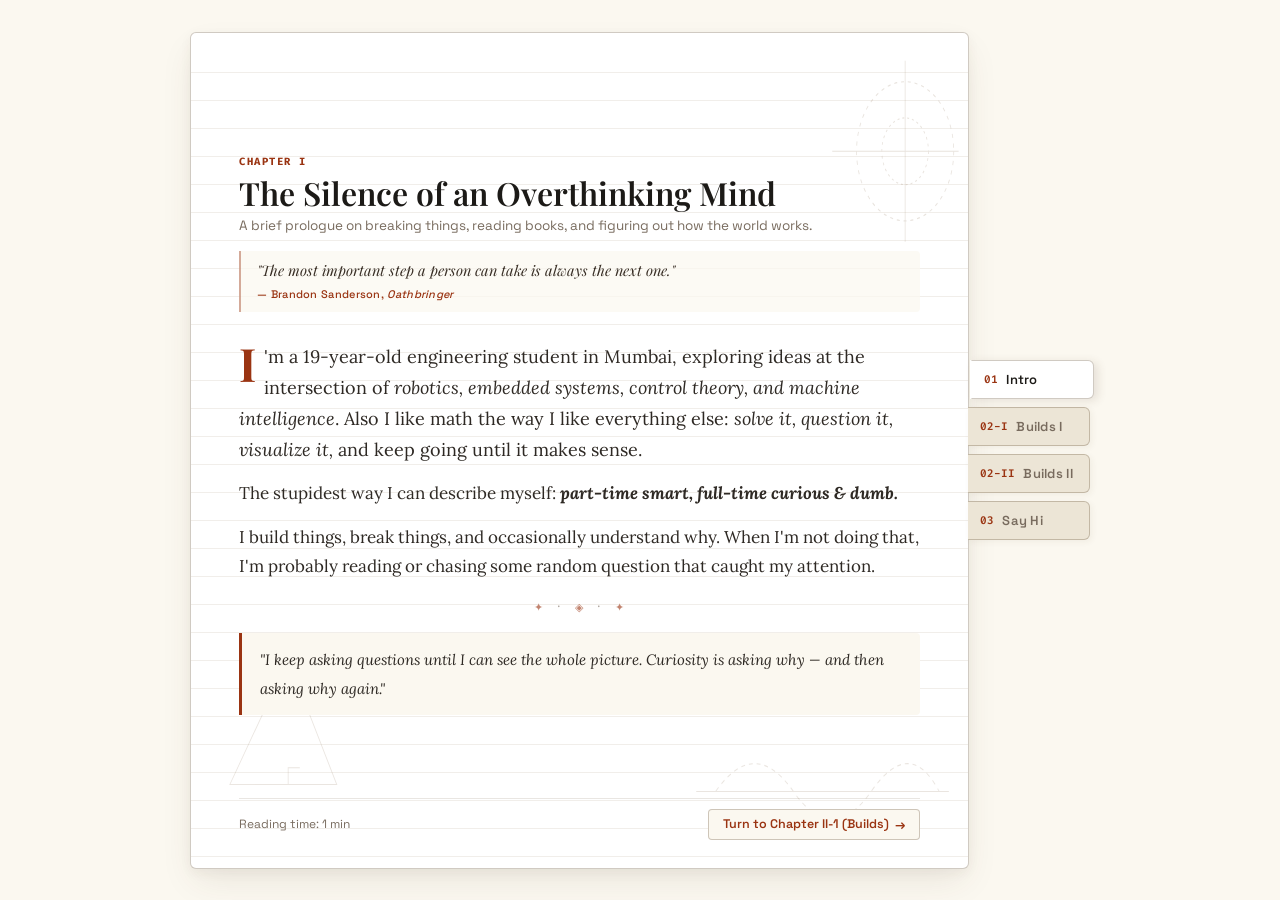
==== commit 63cbcdfe: "minor changes in index.html" ====
--- a/index.html
+++ b/index.html
@@ -55,8 +55,8 @@
             <div class="leaf-body">
               <div class="chapter-sign">
                 <span class="chap-badge">CHAPTER I</span>
-                <h1 class="chap-title">Part-Time Smart, Full-Time Curious</h1>
-                <p class="chap-subtitle">A short intro on reading books, breaking things, and figuring out how stuff works.</p>
+                <h1 class="chap-title">The Silence of an Overthinking Mind</h1>
+                <p class="chap-subtitle">A brief prologue on breaking things, reading books, and figuring out how the world works.</p>
                 <div class="chapter-epigraph">
                   <p class="epigraph-quote">"The most important step a person can take is always the next one."</p>
                   <span class="epigraph-source">— Brandon Sanderson, <em>Oathbringer</em></span>
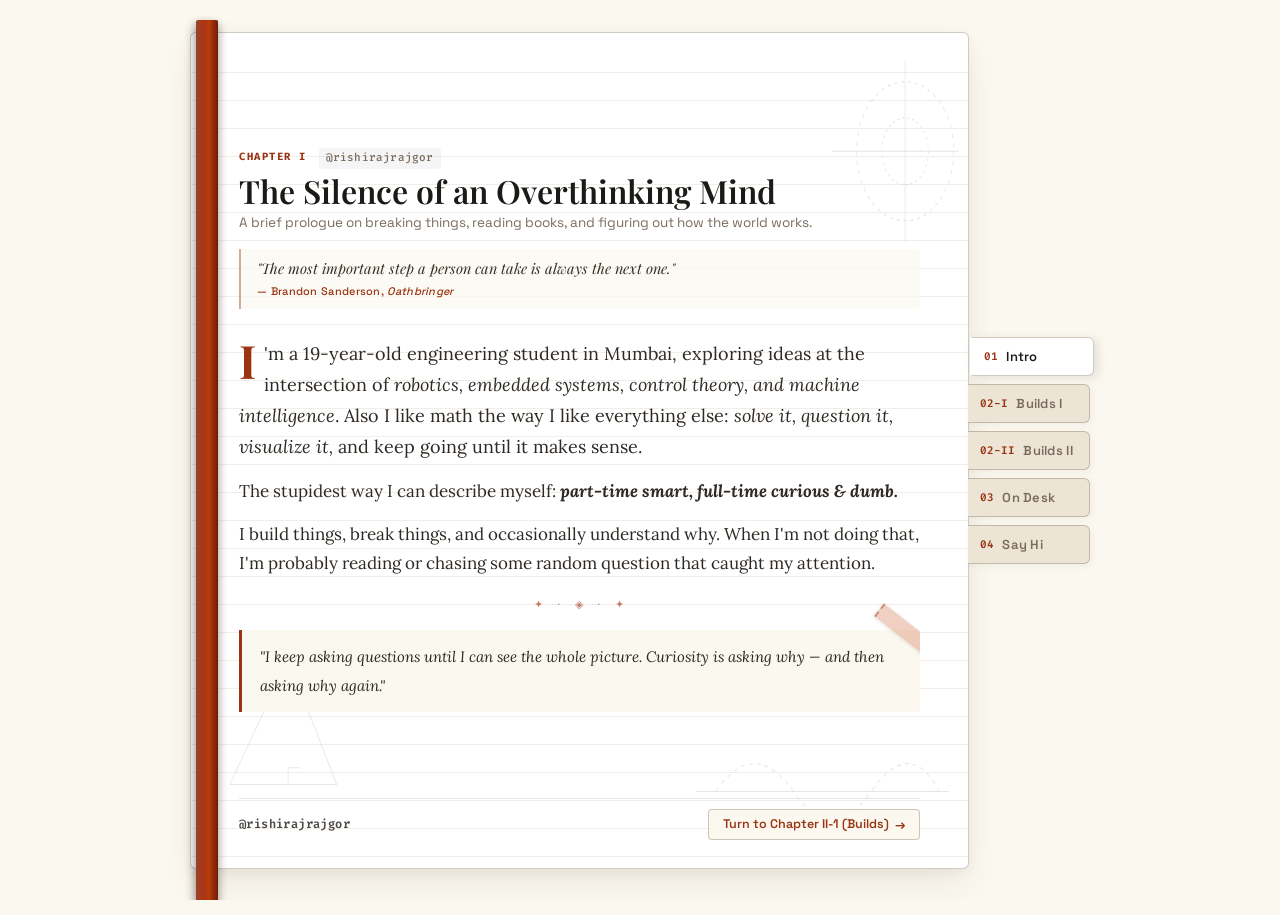
==== commit 97ee2903: "updated ui" ====
--- a/index.html
+++ b/index.html
@@ -16,6 +16,10 @@
 
   <!-- MAIN BOOK STRUCTURE -->
   <div class="book-container-layout">
+    <!-- Physical Silk Bookmark Ribbon hanging from book spine -->
+    <div class="silk-bookmark-ribbon" aria-hidden="true" title="Journal Bookmark Ribbon">
+      <div class="ribbon-tail"></div>
+    </div>
     
     <!-- CENTRAL CLEAN BOOK PAGE -->
     <div class="clean-book-page">
@@ -54,7 +58,10 @@
 
             <div class="leaf-body">
               <div class="chapter-sign">
-                <span class="chap-badge">CHAPTER I</span>
+                <div class="chap-badge-wrap">
+                  <span class="chap-badge">CHAPTER I</span>
+                  <span class="author-handle">@rishirajrajgor</span>
+                </div>
                 <h1 class="chap-title">The Silence of an Overthinking Mind</h1>
                 <p class="chap-subtitle">A brief prologue on breaking things, reading books, and figuring out how the world works.</p>
                 <div class="chapter-epigraph">
@@ -82,13 +89,14 @@
                 </div>
 
                 <div class="philosophy-note">
+                  <div class="washi-tape washi-corner-tr washi-tape-terracotta" aria-hidden="true"></div>
                   <span class="note-quote">"I keep asking questions until I can see the whole picture. Curiosity is asking why — and then asking why again."</span>
                 </div>
               </div>
             </div>
 
             <footer class="leaf-footer">
-              <span class="footer-hint">Reading time: 1 min</span>
+              <span class="footer-handle">@rishirajrajgor</span>
               <button class="turn-page-btn next-btn" onclick="flipToPage(1)">
                 Turn to Chapter II-1 (Builds) <span class="btn-arrow">&rarr;</span>
               </button>
@@ -118,6 +126,7 @@
                 
                 <!-- Project 1: QuadControl -->
                 <div class="project-entry">
+                  <div class="washi-tape washi-corner-tr washi-tape-amber" aria-hidden="true"></div>
                   <div class="p-head">
                     <div class="p-title-wrap">
                       <h3 class="p-name">QuadControl</h3>
@@ -135,6 +144,7 @@
 
                 <!-- Project 4: NovaPi -->
                 <div class="project-entry">
+                  <div class="washi-tape washi-corner-tr washi-tape-sage" aria-hidden="true"></div>
                   <div class="p-head">
                     <div class="p-title-wrap">
                       <h3 class="p-name">NovaPi</h3>
@@ -152,6 +162,7 @@
 
                 <!-- Project 4: NovaPi -->
                 <div class="project-entry">
+                  <div class="washi-tape washi-corner-tr washi-tape-sage" aria-hidden="true"></div>
                   <div class="p-head">
                     <div class="p-title-wrap">
                       <h3 class="p-name">blackbox</h3>
@@ -171,12 +182,15 @@
             </div>
 
             <footer class="leaf-footer">
-              <button class="turn-page-btn prev-btn" onclick="flipToPage(0)">
-                <span class="btn-arrow">&larr;</span> Chapter I
-              </button>
-              <button class="turn-page-btn next-btn" onclick="flipToPage(2)">
-                Turn to Chapter II-2 (Weekend Builds) <span class="btn-arrow">&rarr;</span>
-              </button>
+              <span class="footer-handle">@rishirajrajgor</span>
+              <div class="footer-btns-group">
+                <button class="turn-page-btn prev-btn" onclick="flipToPage(0)">
+                  <span class="btn-arrow">&larr;</span> Chapter I
+                </button>
+                <button class="turn-page-btn next-btn" onclick="flipToPage(2)">
+                  Turn to Chapter II-2 (Weekend Builds) <span class="btn-arrow">&rarr;</span>
+                </button>
+              </div>
             </footer>
 
           </div>
@@ -203,6 +217,7 @@
                 
                 <!-- Project 2: CNN from Scratch -->
                 <div class="project-entry">
+                  <div class="washi-tape washi-corner-tr washi-tape-terracotta" aria-hidden="true"></div>
                   <div class="p-head">
                     <div class="p-title-wrap">
                       <h3 class="p-name">CNN from Scratch</h3>
@@ -220,6 +235,7 @@
 
                 <!-- Project 3: tiny-vit -->
                 <div class="project-entry">
+                  <div class="washi-tape washi-corner-tr washi-tape-amber" aria-hidden="true"></div>
                   <div class="p-head">
                     <div class="p-title-wrap">
                       <h3 class="p-name">tiny-vit</h3>
@@ -237,6 +253,7 @@
 
                 <!-- Project 3: tiny-vit -->
                 <div class="project-entry">
+                  <div class="washi-tape washi-corner-tr washi-tape-amber" aria-hidden="true"></div>
                   <div class="p-head">
                     <div class="p-title-wrap">
                       <h3 class="p-name">basstap</h3>
@@ -254,6 +271,7 @@
 
                 <!-- Project 3: tiny-vit -->
                 <div class="project-entry">
+                  <div class="washi-tape washi-corner-tr washi-tape-amber" aria-hidden="true"></div>
                   <div class="p-head">
                     <div class="p-title-wrap">
                       <h3 class="p-name">pixelperfect</h3>
@@ -275,12 +293,15 @@
             </div>
 
             <footer class="leaf-footer">
-              <button class="turn-page-btn prev-btn" onclick="flipToPage(1)">
-                <span class="btn-arrow">&larr;</span> Chapter II-1 (Builds)
-              </button>
-              <button class="turn-page-btn next-btn" onclick="flipToPage(3)">
-                Turn to Chapter III (Say Hi) <span class="btn-arrow">&rarr;</span>
-              </button>
+              <span class="footer-handle">@rishirajrajgor</span>
+              <div class="footer-btns-group">
+                <button class="turn-page-btn prev-btn" onclick="flipToPage(1)">
+                  <span class="btn-arrow">&larr;</span> Chapter II-1 (Builds)
+                </button>
+                <button class="turn-page-btn next-btn" onclick="flipToPage(3)">
+                  Turn to Chapter III (On Desk) <span class="btn-arrow">&rarr;</span>
+                </button>
+              </div>
             </footer>
 
           </div>
@@ -289,12 +310,103 @@
         <!-- ============================================
              PAGE 3: EPILOGUE & CONTACT
              ============================================ -->
+        
+        <!-- ============================================
+             PAGE 4: CHAPTER III - ON MY DESK & READING LOG
+             ============================================ -->
         <section class="leaf-page" id="page-3">
           <div class="leaf-inner">
 
             <div class="leaf-body">
               <div class="chapter-sign">
                 <span class="chap-badge">CHAPTER III</span>
+                <h2 class="chap-title">On My Desk &amp; Reading Logs</h2>
+                <p class="chap-subtitle">Books, papers, and philosophies that rewired how I think.</p>
+                <div class="chapter-epigraph">
+                  <p class="epigraph-quote">"I have always imagined that Paradise will be a kind of library."</p>
+                  <span class="epigraph-source">— Jorge Luis Borges</span>
+                </div>
+              </div>
+
+              <div class="bookshelf-full-grid">
+                
+                <div class="shelf-card">
+                  <div class="s-meta">
+                    <span class="s-badge reading">Currently Reading</span>
+                    <span class="s-genre">Classic Literature</span>
+                  </div>
+                  <div class="washi-tape washi-corner-tr washi-tape-terracotta" aria-hidden="true"></div>
+                  <h3 class="s-title">Crime and Punishment</h3>
+                  <span class="s-author">Fyodor Dostoevsky</span>
+                  <p class="s-notes">
+                    "Guilt, psychological unraveling, and the dangerous rationalization of an intellectual ego."
+                  </p>
+                </div>
+
+                <div class="shelf-card">
+                  <div class="s-meta">
+                    <span class="s-badge reading">Currently Reading</span>
+                    <span class="s-genre">Cognitive Psychology</span>
+                  </div>
+                  <h3 class="s-title">Thinking, Fast and Slow</h3>
+                  <span class="s-author">Daniel Kahneman</span>
+                  <p class="s-notes">
+                    "System 1 intuition vs. System 2 deliberation — how cognitive biases and heuristics dictate our choices."
+                  </p>
+                </div>
+
+                <div class="shelf-card">
+                  <div class="s-meta">
+                    <span class="s-badge reading">Currently Reading</span>
+                    <span class="s-genre">Dark Epic</span>
+                  </div>
+                  <div class="washi-tape washi-corner-tr washi-tape-sage" aria-hidden="true"></div>
+                  <h3 class="s-title">The Stand</h3>
+                  <span class="s-author">Stephen King</span>
+                  <p class="s-notes">
+                    "A sweeping post-apocalyptic saga on human nature, survival, and the clash between light and shadow."
+                  </p>
+                </div>
+
+                <div class="shelf-card">
+                  <div class="s-meta">
+                    <span class="s-badge reading">Currently Reading</span>
+                    <span class="s-genre">Sci-Fi / Fantasy</span>
+                  </div>
+                  <h3 class="s-title">This Inevitable Ruin</h3>
+                  <span class="s-author">Matt Dinniman</span>
+                  <p class="s-notes">
+                    "Dungeon Crawler Carl Book 7 — chaotic, unhinged survival, high-stakes tactics, and emotional depth."
+                  </p>
+                </div>
+
+              </div>
+            </div>
+
+            <footer class="leaf-footer">
+              <span class="footer-handle">@rishirajrajgor</span>
+              <div class="footer-btns-group">
+                <button class="turn-page-btn prev-btn" onclick="flipToPage(2)">
+                  <span class="btn-arrow">&larr;</span> Chapter II-2 (Weekend)
+                </button>
+                <button class="turn-page-btn next-btn" onclick="flipToPage(4)">
+                  Turn to Chapter IV (Say Hi) <span class="btn-arrow">&rarr;</span>
+                </button>
+              </div>
+            </footer>
+
+          </div>
+        </section>
+
+        <!-- ============================================
+             PAGE 5: EPILOGUE & CONTACT
+             ============================================ -->
+        <section class="leaf-page" id="page-4">
+          <div class="leaf-inner">
+
+            <div class="leaf-body">
+              <div class="chapter-sign">
+                <span class="chap-badge">CHAPTER IV</span>
                 <h2 class="chap-title">Say Hello (I Don't Bite)</h2>
                 <p class="chap-subtitle">Where to find me when I'm not getting lost in books.</p>
                 <div class="chapter-epigraph">
@@ -312,6 +424,7 @@
               </div>
 
               <div class="contact-card-milky">
+                <div class="washi-tape washi-corner-tr washi-tape-amber" aria-hidden="true"></div>
                 <div class="contact-row">
                   <span class="c-key">Mail</span>
                   <a href="mailto:rishirajrajgor@gmail.com" class="c-val">rishirajrajgor@gmail.com</a>
@@ -328,12 +441,15 @@
             </div>
 
             <footer class="leaf-footer">
-              <button class="turn-page-btn prev-btn" onclick="flipToPage(2)">
-                <span class="btn-arrow">&larr;</span> Chapter II-2 (Weekend Builds)
-              </button>
-              <button class="turn-page-btn next-btn" onclick="flipToPage(0)">
-                Back to Chapter I <span class="btn-arrow">&circlearrowright;</span>
-              </button>
+              <span class="footer-handle">@rishirajrajgor</span>
+              <div class="footer-btns-group">
+                <button class="turn-page-btn prev-btn" onclick="flipToPage(3)">
+                  <span class="btn-arrow">&larr;</span> Chapter III (On Desk)
+                </button>
+                <button class="turn-page-btn next-btn" onclick="flipToPage(0)">
+                  Back to Chapter I <span class="btn-arrow">&circlearrowright;</span>
+                </button>
+              </div>
             </footer>
 
           </div>
@@ -358,6 +474,10 @@
       </button>
       <button class="side-tab" onclick="flipToPage(3)">
         <span class="side-tab-index">03</span>
+        <span class="side-tab-text">On Desk</span>
+      </button>
+      <button class="side-tab" onclick="flipToPage(4)">
+        <span class="side-tab-index">04</span>
         <span class="side-tab-text">Say Hi</span>
       </button>
     </nav>
--- a/styles.css
+++ b/styles.css
@@ -684,3 +684,355 @@
   color: var(--ink-faded);
   font-size: 14px;
 }
+
+/* ==========================================================================
+   DIARY BOOKSHELF & READING LOG
+   ========================================================================== */
+.diary-bookshelf-slip {
+  margin-top: 18px;
+  background: rgba(248, 244, 234, 0.7);
+  border: 1px solid var(--border-subtle);
+  border-radius: 6px;
+  padding: 14px 16px;
+  position: relative;
+}
+
+.bookshelf-header {
+  display: flex;
+  justify-content: space-between;
+  align-items: baseline;
+  margin-bottom: 10px;
+  border-bottom: 1px dashed var(--border-subtle);
+  padding-bottom: 6px;
+}
+
+.bookshelf-title {
+  font-family: var(--font-serif);
+  font-size: 14.5px;
+  font-weight: 600;
+  color: var(--ink-primary);
+}
+
+.bookshelf-tag {
+  font-family: var(--font-mono);
+  font-size: 10.5px;
+  color: var(--ink-faded);
+  font-weight: 500;
+}
+
+.book-items-grid {
+  display: grid;
+  grid-template-columns: repeat(3, 1fr);
+  gap: 10px;
+}
+
+.diary-book-card {
+  background: #ffffff;
+  border: 1px solid var(--border-subtle);
+  border-radius: 4px;
+  padding: 10px 12px;
+  display: flex;
+  flex-direction: column;
+  justify-content: space-between;
+  transition: all 0.2s ease;
+  box-shadow: 0 1px 3px rgba(80, 60, 40, 0.04);
+}
+
+.diary-book-card:hover {
+  transform: translateY(-2px);
+  box-shadow: 0 4px 10px rgba(80, 60, 40, 0.08);
+  border-color: var(--border-strong);
+}
+
+.b-meta {
+  display: flex;
+  justify-content: space-between;
+  align-items: center;
+  margin-bottom: 4px;
+  font-family: var(--font-mono);
+  font-size: 9.5px;
+}
+
+.b-status {
+  padding: 1px 5px;
+  border-radius: 3px;
+  font-weight: 600;
+}
+
+.b-status.reading {
+  background: rgba(154, 52, 18, 0.1);
+  color: var(--ink-accent);
+}
+
+.b-status.finished {
+  background: rgba(2, 132, 199, 0.1);
+  color: var(--ink-highlight);
+}
+
+.b-author {
+  color: var(--ink-faded);
+}
+
+.b-name {
+  font-family: var(--font-serif);
+  font-size: 13.5px;
+  font-weight: 600;
+  color: var(--ink-primary);
+  line-height: 1.3;
+  margin-bottom: 4px;
+}
+
+.b-note {
+  font-size: 11.5px;
+  font-style: italic;
+  color: var(--ink-secondary);
+  line-height: 1.4;
+}
+
+@media (max-width: 768px) {
+  .book-items-grid {
+    grid-template-columns: 1fr;
+  }
+}
+
+/* Dedicated Bookshelf Grid (Chapter III) */
+.bookshelf-full-grid {
+  display: grid;
+  grid-template-columns: 1fr 1fr;
+  gap: 12px;
+}
+
+.shelf-card {
+  background: var(--bg-desk);
+  border: 1px solid var(--border-subtle);
+  border-radius: 5px;
+  padding: 12px 15px;
+  display: flex;
+  flex-direction: column;
+  justify-content: space-between;
+  transition: all 0.2s ease;
+}
+
+.shelf-card:hover {
+  background: #ffffff;
+  border-color: var(--border-strong);
+  transform: translateY(-2px);
+  box-shadow: 0 4px 12px rgba(80, 60, 40, 0.08);
+}
+
+.s-meta {
+  display: flex;
+  justify-content: space-between;
+  align-items: center;
+  margin-bottom: 4px;
+}
+
+.s-badge {
+  font-family: var(--font-mono);
+  font-size: 9.5px;
+  font-weight: 700;
+  padding: 1px 6px;
+  border-radius: 3px;
+}
+
+.s-badge.reading {
+  background: rgba(154, 52, 18, 0.12);
+  color: var(--ink-accent);
+}
+
+.s-badge.finished {
+  background: rgba(2, 132, 199, 0.12);
+  color: var(--ink-highlight);
+}
+
+.s-badge.queued {
+  background: rgba(100, 80, 55, 0.1);
+  color: var(--ink-faded);
+}
+
+.s-genre {
+  font-family: var(--font-mono);
+  font-size: 10px;
+  color: var(--ink-faded);
+}
+
+.s-title {
+  font-family: var(--font-serif);
+  font-size: 16px;
+  font-weight: 600;
+  color: var(--ink-primary);
+  line-height: 1.25;
+  margin-bottom: 2px;
+}
+
+.s-author {
+  font-family: var(--font-sans);
+  font-size: 11.5px;
+  color: var(--ink-accent);
+  font-weight: 500;
+  margin-bottom: 6px;
+}
+
+.s-notes {
+  font-size: 12.5px;
+  font-style: italic;
+  color: var(--ink-secondary);
+  line-height: 1.45;
+}
+
+/* ==========================================================================
+   WASHI TAPE SCRAPBOOK / DIARY ACCENTS (DIAGONAL CORNERS)
+   ========================================================================== */
+.washi-tape {
+  position: absolute;
+  height: 16px;
+  width: 66px;
+  background: rgba(220, 195, 145, 0.65);
+  backdrop-filter: blur(1px);
+  border-left: 2px dashed rgba(180, 150, 100, 0.4);
+  border-right: 2px dashed rgba(180, 150, 100, 0.4);
+  box-shadow: 0 1px 3px rgba(60, 45, 30, 0.15);
+  z-index: 5;
+  pointer-events: none;
+  opacity: 0.88;
+}
+
+/* Diagonal Corner Positions */
+.washi-corner-tl {
+  top: -8px;
+  left: -18px;
+  transform: rotate(-38deg);
+}
+
+.washi-corner-tr {
+  top: -8px;
+  right: -18px;
+  transform: rotate(38deg);
+}
+
+.washi-corner-bl {
+  bottom: -8px;
+  left: -18px;
+  transform: rotate(38deg);
+}
+
+.washi-corner-br {
+  bottom: -8px;
+  right: -18px;
+  transform: rotate(-38deg);
+}
+
+.washi-tape-terracotta {
+  background: rgba(194, 65, 12, 0.28);
+  border-left-color: rgba(154, 52, 18, 0.5);
+  border-right-color: rgba(154, 52, 18, 0.5);
+}
+
+.washi-tape-amber {
+  background: rgba(217, 119, 6, 0.28);
+  border-left-color: rgba(180, 83, 9, 0.5);
+  border-right-color: rgba(180, 83, 9, 0.5);
+}
+
+.washi-tape-sage {
+  background: rgba(87, 117, 98, 0.26);
+  border-left-color: rgba(60, 90, 70, 0.45);
+  border-right-color: rgba(60, 90, 70, 0.45);
+}
+
+/* Ensure parent cards have position relative and allow tape overflow */
+.philosophy-note, .project-entry, .shelf-card, .contact-card-milky {
+  position: relative;
+  overflow: visible !important;
+}
+
+/* ==========================================================================
+   PHYSICAL SILK BOOKMARK RIBBON (JOURNAL STRAP)
+   ========================================================================== */
+.silk-bookmark-ribbon {
+  position: absolute;
+  top: -12px;
+  left: 6px;
+  width: 22px;
+  height: calc(100% + 46px);
+  background: linear-gradient(
+    to right,
+    #882208 0%,
+    #a83212 35%,
+    #c2410c 60%,
+    #882208 100%
+  );
+  border-radius: 2px 2px 0 0;
+  box-shadow: 
+    -2px 4px 10px rgba(40, 20, 10, 0.35),
+    2px 4px 8px rgba(40, 20, 10, 0.2);
+  z-index: 10;
+  pointer-events: none;
+  transition: transform 0.3s cubic-bezier(0.34, 1.56, 0.64, 1);
+}
+
+/* Subtle fabric texture & shine */
+.silk-bookmark-ribbon::before {
+  content: '';
+  position: absolute;
+  inset: 0;
+  background: linear-gradient(
+    to right,
+    rgba(255, 255, 255, 0.15) 0%,
+    transparent 40%,
+    rgba(0, 0, 0, 0.18) 100%
+  );
+}
+
+/* V-cut / Dovetail notch at the bottom of the ribbon */
+.ribbon-tail {
+  position: absolute;
+  bottom: -12px;
+  left: 0;
+  width: 0;
+  height: 0;
+  border-left: 11px solid transparent;
+  border-right: 11px solid transparent;
+  border-top: 12px solid #882208;
+}
+
+@media (max-width: 860px) {
+  .silk-bookmark-ribbon {
+    display: none;
+  }
+}
+
+
+
+.chap-badge-wrap {
+  display: flex;
+  align-items: center;
+  gap: 12px;
+  margin-bottom: 3px;
+}
+
+.author-handle {
+  font-family: var(--font-mono);
+  font-size: 11px;
+  color: var(--ink-faded);
+  background: rgba(0, 0, 0, 0.04);
+  padding: 1px 7px;
+  border-radius: 3px;
+  font-weight: 500;
+  letter-spacing: 0.2px;
+}
+
+.footer-handle {
+  font-family: var(--font-mono);
+  font-size: 12px;
+  font-weight: 600;
+  color: var(--ink-secondary);
+  letter-spacing: 0.4px;
+  opacity: 0.85;
+}
+
+.footer-btns-group {
+  display: flex;
+  align-items: center;
+  gap: 8px;
+}
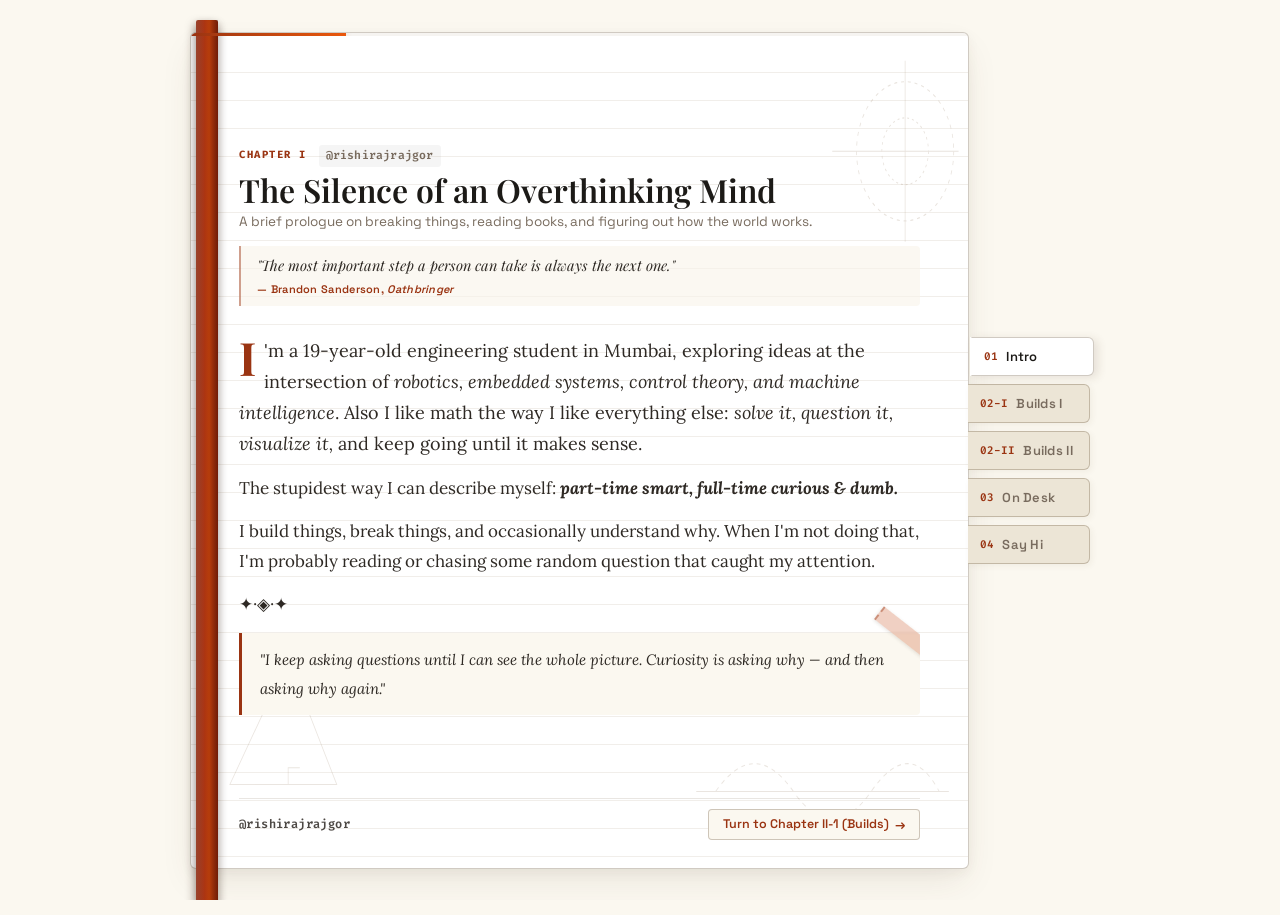
==== commit 055d20fe: "added minor change to site" ====
--- a/index.html
+++ b/index.html
@@ -23,6 +23,10 @@
     
     <!-- CENTRAL CLEAN BOOK PAGE -->
     <div class="clean-book-page">
+    <!-- Minimalist Reading Progress Tracker -->
+    <div class="book-progress-tracker" aria-hidden="true" title="Reading Progress">
+      <div class="book-progress-fill" id="bookProgress"></div>
+    </div>
       
       <!-- Subtle Geometric Linework & Minimalist Markings (No Equations) -->
       <svg class="bg-geometry-overlay" viewBox="0 0 800 600" preserveAspectRatio="none" aria-hidden="true">
@@ -129,7 +133,7 @@
                   <div class="washi-tape washi-corner-tr washi-tape-amber" aria-hidden="true"></div>
                   <div class="p-head">
                     <div class="p-title-wrap">
-                      <h3 class="p-name">QuadControl</h3>
+                      <h3 class="p-name"><a href="https://github.com/dark-knightshanks/QuadControl" target="_blank" rel="noopener" class="p-link">QuadControl <span class="p-link-icon">↗</span></a></h3>
                       <span class="hw-pill">Simulation</span>
                     </div>
                     <span class="p-date">July 2026</span>
@@ -147,7 +151,7 @@
                   <div class="washi-tape washi-corner-tr washi-tape-sage" aria-hidden="true"></div>
                   <div class="p-head">
                     <div class="p-title-wrap">
-                      <h3 class="p-name">NovaPi</h3>
+                      <h3 class="p-name"><a href="https://github.com/dark-knightshanks/NovaPi" target="_blank" rel="noopener" class="p-link">NovaPi <span class="p-link-icon">↗</span></a></h3>
                       <span class="hw-pill">Hardware</span>
                     </div>
                     <span class="p-date">Sept 2025</span>
@@ -165,7 +169,7 @@
                   <div class="washi-tape washi-corner-tr washi-tape-sage" aria-hidden="true"></div>
                   <div class="p-head">
                     <div class="p-title-wrap">
-                      <h3 class="p-name">blackbox</h3>
+                      <h3 class="p-name"><a href="https://github.com/dark-knightshanks/blackbox" target="_blank" rel="noopener" class="p-link">blackbox <span class="p-link-icon">↗</span></a></h3>
                       <span class="wip-pill">WIP</span>
                     </div>
                     <span class="p-date">August 2026</span>
@@ -220,7 +224,7 @@
                   <div class="washi-tape washi-corner-tr washi-tape-terracotta" aria-hidden="true"></div>
                   <div class="p-head">
                     <div class="p-title-wrap">
-                      <h3 class="p-name">CNN from Scratch</h3>
+                      <h3 class="p-name"><a href="https://github.com/dark-knightshanks/CNN-from-Scratch" target="_blank" rel="noopener" class="p-link">CNN from Scratch <span class="p-link-icon">↗</span></a></h3>
                       <span class="done-pill">Done</span>
                     </div>
                     <span class="p-date">May 2025</span>
@@ -238,7 +242,7 @@
                   <div class="washi-tape washi-corner-tr washi-tape-amber" aria-hidden="true"></div>
                   <div class="p-head">
                     <div class="p-title-wrap">
-                      <h3 class="p-name">tiny-vit</h3>
+                      <h3 class="p-name"><a href="https://github.com/dark-knightshanks/tiny-vit" target="_blank" rel="noopener" class="p-link">tiny-vit <span class="p-link-icon">↗</span></a></h3>
                       <span class="done-pill">Done</span>
                     </div>
                     <span class="p-date">June 2025</span>
@@ -256,7 +260,7 @@
                   <div class="washi-tape washi-corner-tr washi-tape-amber" aria-hidden="true"></div>
                   <div class="p-head">
                     <div class="p-title-wrap">
-                      <h3 class="p-name">basstap</h3>
+                      <h3 class="p-name"><a href="https://github.com/dark-knightshanks/basstap" target="_blank" rel="noopener" class="p-link">basstap <span class="p-link-icon">↗</span></a></h3>
                       <span class="done-pill">Done</span>
                     </div>
                     <span class="p-date">August 2026</span>
@@ -274,7 +278,7 @@
                   <div class="washi-tape washi-corner-tr washi-tape-amber" aria-hidden="true"></div>
                   <div class="p-head">
                     <div class="p-title-wrap">
-                      <h3 class="p-name">pixelperfect</h3>
+                      <h3 class="p-name"><a href="https://github.com/dark-knightshanks/pixelperfect" target="_blank" rel="noopener" class="p-link">pixelperfect <span class="p-link-icon">↗</span></a></h3>
                       <span class="wip-pill">WIP</span>
                     </div>
                     <span class="p-date">July 2026</span>
@@ -504,6 +508,13 @@
           t.classList.remove('active');
         }
       });
+
+      // Update Reading Progress Bar
+      const progress = document.getElementById('bookProgress');
+      if (progress && pages.length > 0) {
+        const percent = ((index + 1) / pages.length) * 100;
+        progress.style.width = percent + '%';
+      }
     }
 
     // Support keyboard arrow navigation for page turns
--- a/styles.css
+++ b/styles.css
@@ -624,177 +624,6 @@
   }
 }
 
-/* Corner Light Math Scribbles */
-.page-corner-doodle {
-  position: absolute;
-  top: 36px;
-  right: 48px;
-  pointer-events: none;
-}
-
-.corner-math-scribble {
-  font-family: var(--font-hand);
-  font-size: 17px;
-  color: #8c7355;
-  opacity: 0.45;
-  letter-spacing: 0.5px;
-}
-
-/* Chapter Epigraph (Stormlight Archive / Literary Style) */
-.chapter-epigraph {
-  margin: 14px 0 16px;
-  padding: 8px 16px;
-  border-left: 2.5px solid rgba(154, 52, 18, 0.4);
-  background: rgba(251, 248, 240, 0.7);
-  border-radius: 0 4px 4px 0;
-}
-
-.epigraph-quote {
-  font-family: var(--font-serif);
-  font-style: italic;
-  font-size: 14.5px;
-  color: #382e25;
-  line-height: 1.55;
-  margin-bottom: 3px !important;
-}
-
-.epigraph-source {
-  display: block;
-  font-family: var(--font-sans);
-  font-size: 11px;
-  color: var(--ink-accent);
-  font-weight: 500;
-  letter-spacing: 0.3px;
-}
-
-/* Typographical Glyph Dividers Between Lines */
-.glyph-divider {
-  display: flex;
-  align-items: center;
-  justify-content: center;
-  gap: 12px;
-  margin: 12px 0 14px;
-  color: var(--ink-accent);
-  font-size: 11px;
-  opacity: 0.6;
-  letter-spacing: 2px;
-}
-
-.glyph-dot {
-  color: var(--ink-faded);
-  font-size: 14px;
-}
-
-/* ==========================================================================
-   DIARY BOOKSHELF & READING LOG
-   ========================================================================== */
-.diary-bookshelf-slip {
-  margin-top: 18px;
-  background: rgba(248, 244, 234, 0.7);
-  border: 1px solid var(--border-subtle);
-  border-radius: 6px;
-  padding: 14px 16px;
-  position: relative;
-}
-
-.bookshelf-header {
-  display: flex;
-  justify-content: space-between;
-  align-items: baseline;
-  margin-bottom: 10px;
-  border-bottom: 1px dashed var(--border-subtle);
-  padding-bottom: 6px;
-}
-
-.bookshelf-title {
-  font-family: var(--font-serif);
-  font-size: 14.5px;
-  font-weight: 600;
-  color: var(--ink-primary);
-}
-
-.bookshelf-tag {
-  font-family: var(--font-mono);
-  font-size: 10.5px;
-  color: var(--ink-faded);
-  font-weight: 500;
-}
-
-.book-items-grid {
-  display: grid;
-  grid-template-columns: repeat(3, 1fr);
-  gap: 10px;
-}
-
-.diary-book-card {
-  background: #ffffff;
-  border: 1px solid var(--border-subtle);
-  border-radius: 4px;
-  padding: 10px 12px;
-  display: flex;
-  flex-direction: column;
-  justify-content: space-between;
-  transition: all 0.2s ease;
-  box-shadow: 0 1px 3px rgba(80, 60, 40, 0.04);
-}
-
-.diary-book-card:hover {
-  transform: translateY(-2px);
-  box-shadow: 0 4px 10px rgba(80, 60, 40, 0.08);
-  border-color: var(--border-strong);
-}
-
-.b-meta {
-  display: flex;
-  justify-content: space-between;
-  align-items: center;
-  margin-bottom: 4px;
-  font-family: var(--font-mono);
-  font-size: 9.5px;
-}
-
-.b-status {
-  padding: 1px 5px;
-  border-radius: 3px;
-  font-weight: 600;
-}
-
-.b-status.reading {
-  background: rgba(154, 52, 18, 0.1);
-  color: var(--ink-accent);
-}
-
-.b-status.finished {
-  background: rgba(2, 132, 199, 0.1);
-  color: var(--ink-highlight);
-}
-
-.b-author {
-  color: var(--ink-faded);
-}
-
-.b-name {
-  font-family: var(--font-serif);
-  font-size: 13.5px;
-  font-weight: 600;
-  color: var(--ink-primary);
-  line-height: 1.3;
-  margin-bottom: 4px;
-}
-
-.b-note {
-  font-size: 11.5px;
-  font-style: italic;
-  color: var(--ink-secondary);
-  line-height: 1.4;
-}
-
-@media (max-width: 768px) {
-  .book-items-grid {
-    grid-template-columns: 1fr;
-  }
-}
-
 /* Dedicated Bookshelf Grid (Chapter III) */
 .bookshelf-full-grid {
   display: grid;
@@ -811,6 +640,8 @@
   flex-direction: column;
   justify-content: space-between;
   transition: all 0.2s ease;
+  position: relative;
+  overflow: visible !important;
 }
 
 .shelf-card:hover {
@@ -880,9 +711,7 @@
   line-height: 1.45;
 }
 
-/* ==========================================================================
-   WASHI TAPE SCRAPBOOK / DIARY ACCENTS (DIAGONAL CORNERS)
-   ========================================================================== */
+/* Washi Tape Scrapbook Accents */
 .washi-tape {
   position: absolute;
   height: 16px;
@@ -897,31 +726,12 @@
   opacity: 0.88;
 }
 
-/* Diagonal Corner Positions */
-.washi-corner-tl {
-  top: -8px;
-  left: -18px;
-  transform: rotate(-38deg);
-}
-
 .washi-corner-tr {
   top: -8px;
   right: -18px;
   transform: rotate(38deg);
 }
 
-.washi-corner-bl {
-  bottom: -8px;
-  left: -18px;
-  transform: rotate(38deg);
-}
-
-.washi-corner-br {
-  bottom: -8px;
-  right: -18px;
-  transform: rotate(-38deg);
-}
-
 .washi-tape-terracotta {
   background: rgba(194, 65, 12, 0.28);
   border-left-color: rgba(154, 52, 18, 0.5);
@@ -940,15 +750,12 @@
   border-right-color: rgba(60, 90, 70, 0.45);
 }
 
-/* Ensure parent cards have position relative and allow tape overflow */
 .philosophy-note, .project-entry, .shelf-card, .contact-card-milky {
   position: relative;
   overflow: visible !important;
 }
 
-/* ==========================================================================
-   PHYSICAL SILK BOOKMARK RIBBON (JOURNAL STRAP)
-   ========================================================================== */
+/* Silk Bookmark Ribbon */
 .silk-bookmark-ribbon {
   position: absolute;
   top: -12px;
@@ -968,10 +775,8 @@
     2px 4px 8px rgba(40, 20, 10, 0.2);
   z-index: 10;
   pointer-events: none;
-  transition: transform 0.3s cubic-bezier(0.34, 1.56, 0.64, 1);
-}
-
-/* Subtle fabric texture & shine */
+}
+
 .silk-bookmark-ribbon::before {
   content: '';
   position: absolute;
@@ -984,7 +789,6 @@
   );
 }
 
-/* V-cut / Dovetail notch at the bottom of the ribbon */
 .ribbon-tail {
   position: absolute;
   bottom: -12px;
@@ -996,43 +800,119 @@
   border-top: 12px solid #882208;
 }
 
-@media (max-width: 860px) {
-  .silk-bookmark-ribbon {
-    display: none;
-  }
-}
-
-
+/* Footer Handle & Buttons Group */
+.footer-handle {
+  font-family: var(--font-mono);
+  font-size: 12px;
+  font-weight: 600;
+  color: var(--ink-secondary);
+  letter-spacing: 0.4px;
+  opacity: 0.85;
+}
+
+.footer-btns-group {
+  display: flex;
+  align-items: center;
+  gap: 8px;
+}
 
 .chap-badge-wrap {
   display: flex;
   align-items: center;
   gap: 12px;
-  margin-bottom: 3px;
+  margin-bottom: 4px;
 }
 
 .author-handle {
   font-family: var(--font-mono);
-  font-size: 11px;
+  font-size: 11.5px;
   color: var(--ink-faded);
   background: rgba(0, 0, 0, 0.04);
   padding: 1px 7px;
   border-radius: 3px;
-  font-weight: 500;
+  font-weight: 600;
   letter-spacing: 0.2px;
 }
-
-.footer-handle {
-  font-family: var(--font-mono);
-  font-size: 12px;
-  font-weight: 600;
+  
+/* Chapter Epigraph (Stormlight Archive / Literary Style) */
+.chapter-epigraph {
+  margin: 12px 0 16px;
+  padding: 8px 16px;
+  border-left: 2.5px solid rgba(154, 52, 18, 0.45);
+  background: rgba(248, 244, 234, 0.6);
+  border-radius: 0 4px 4px 0;
+}
+
+.epigraph-quote {
+  font-family: var(--font-serif);
+  font-style: italic;
+  font-size: 14.5px;
   color: var(--ink-secondary);
-  letter-spacing: 0.4px;
-  opacity: 0.85;
-}
-
-.footer-btns-group {
-  display: flex;
-  align-items: center;
-  gap: 8px;
-}
+  line-height: 1.55;
+  margin-bottom: 3px !important;
+}
+
+.epigraph-source {
+  display: block;
+  font-family: var(--font-sans);
+  font-size: 11px;
+  color: var(--ink-accent);
+  font-weight: 600;
+  letter-spacing: 0.3px;
+}
+
+.p-link {
+  color: var(--ink-primary);
+  text-decoration: underline;
+  text-decoration-color: rgba(194, 65, 12, 0.35);
+  text-decoration-thickness: 1.5px;
+  text-underline-offset: 3px;
+  display: inline-flex;
+  align-items: center;
+  gap: 4px;
+  transition: all 0.2s ease;
+}
+
+.p-link:hover {
+  color: var(--ink-accent);
+  text-decoration-color: var(--ink-accent);
+  text-underline-offset: 4px;
+}
+
+.p-link-icon {
+  font-size: 11px;
+  color: var(--ink-faded);
+  font-family: var(--font-sans);
+  font-weight: 700;
+  transition: transform 0.2s ease, color 0.2s ease;
+}
+
+.p-link:hover .p-link-icon {
+  transform: translate(2px, -2px);
+  color: var(--ink-accent);
+}
+
+/* ==========================================================================
+   MINIMALIST READING PROGRESS BAR
+   ========================================================================== */
+.book-progress-tracker {
+  position: absolute;
+  top: 0;
+  left: 0;
+  width: 100%;
+  height: 3px;
+  background: rgba(140, 115, 80, 0.08);
+  z-index: 15;
+  overflow: hidden;
+  border-radius: 6px 6px 0 0;
+}
+
+.book-progress-fill {
+  height: 100%;
+  width: 20%; /* Initial 1/5 for Chapter I */
+  background: linear-gradient(to right, var(--ink-accent), #ea580c);
+  transition: width 0.4s cubic-bezier(0.2, 0, 0.2, 1);
+  box-shadow: 0 0 6px rgba(194, 65, 12, 0.3);
+}
+
+
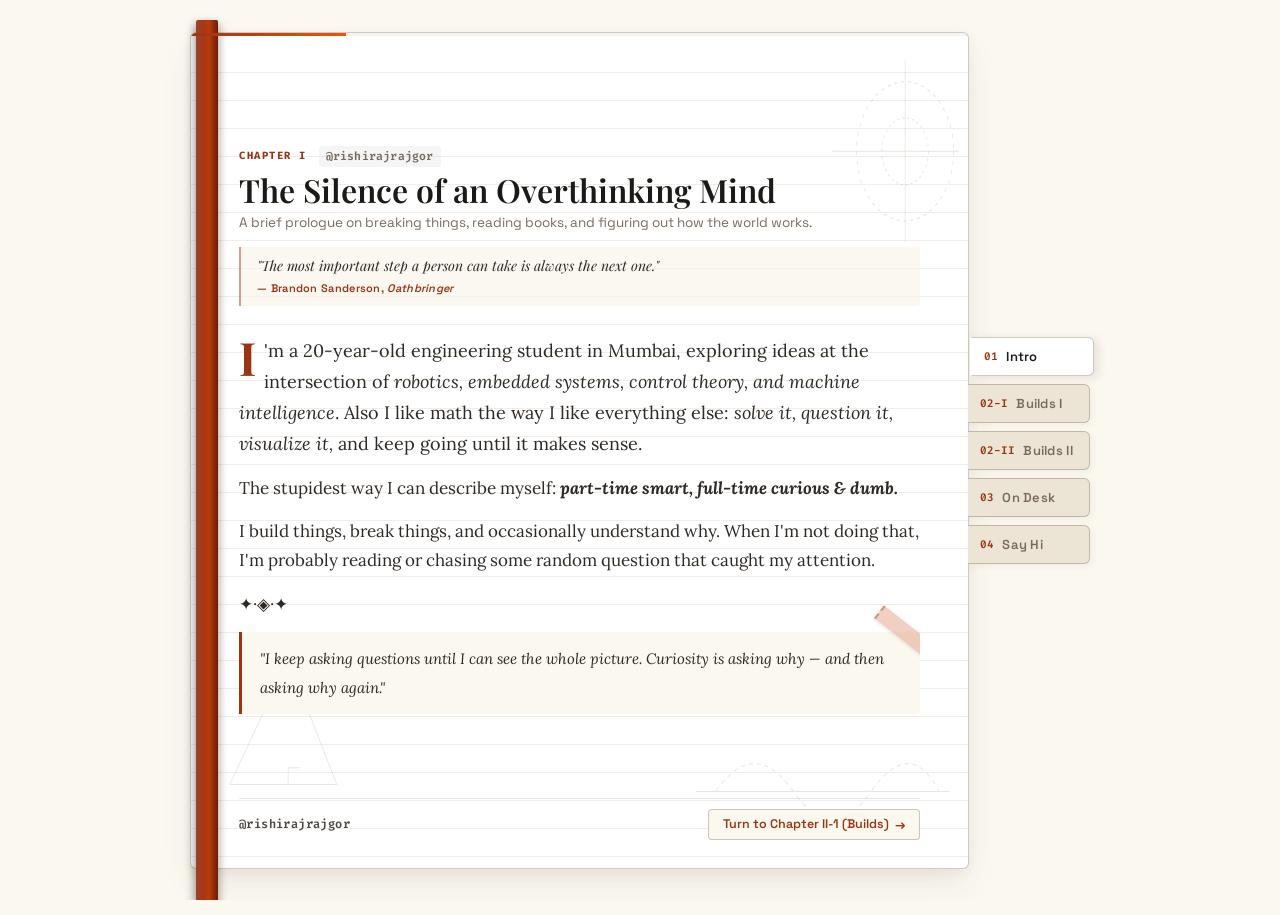
==== commit 0374d4fc: "new features and fixes" ====
--- a/index.html
+++ b/index.html
@@ -76,7 +76,7 @@
 
               <div class="prose-layout">
                 <p class="lead-prose">
-                  <span class="drop-cap">I</span>'m a 19-year-old engineering student in Mumbai, exploring ideas at the intersection of <em>robotics, embedded systems, control theory, and machine intelligence</em>.
+                  <span class="drop-cap">I</span>'m a 20-year-old engineering student in Mumbai, exploring ideas at the intersection of <em>robotics, embedded systems, control theory, and machine intelligence</em>.
                   Also I like math the way I like everything else: <em>solve it, question it, visualize it,</em> and keep going until it makes sense.
                 </p>
 
@@ -164,7 +164,7 @@
                   </div>
                 </div>
 
-                <!-- Project 4: NovaPi -->
+                <!-- Project 3: blackbox -->
                 <div class="project-entry">
                   <div class="washi-tape washi-corner-tr washi-tape-sage" aria-hidden="true"></div>
                   <div class="p-head">
@@ -345,6 +345,11 @@
                   <p class="s-notes">
                     "Guilt, psychological unraveling, and the dangerous rationalization of an intellectual ego."
                   </p>
+                  <!-- Floating Hover Cover Peek -->
+                  <div class="book-cover-peek" aria-hidden="true">
+                    <img src="assets/covers/crime_and_punishment.png" alt="Crime and Punishment Cover" class="peek-cover-img" loading="lazy" />
+                    <span class="peek-caption">Crime &amp; Punishment</span>
+                  </div>
                 </div>
 
                 <div class="shelf-card">
@@ -357,6 +362,11 @@
                   <p class="s-notes">
                     "System 1 intuition vs. System 2 deliberation — how cognitive biases and heuristics dictate our choices."
                   </p>
+                  <!-- Floating Hover Cover Peek -->
+                  <div class="book-cover-peek" aria-hidden="true">
+                    <img src="assets/covers/thinkking_fast_and_slow.png" alt="Thinking Fast and Slow Cover" class="peek-cover-img" loading="lazy" />
+                    <span class="peek-caption">Thinking, Fast and Slow</span>
+                  </div>
                 </div>
 
                 <div class="shelf-card">
@@ -370,6 +380,11 @@
                   <p class="s-notes">
                     "A sweeping post-apocalyptic saga on human nature, survival, and the clash between light and shadow."
                   </p>
+                  <!-- Floating Hover Cover Peek -->
+                  <div class="book-cover-peek" aria-hidden="true">
+                    <img src="assets/covers/the_stand.png" alt="The Stand Cover" class="peek-cover-img" loading="lazy" />
+                    <span class="peek-caption">The Stand</span>
+                  </div>
                 </div>
 
                 <div class="shelf-card">
@@ -382,6 +397,11 @@
                   <p class="s-notes">
                     "Dungeon Crawler Carl Book 7 — chaotic, unhinged survival, high-stakes tactics, and emotional depth."
                   </p>
+                  <!-- Floating Hover Cover Peek -->
+                  <div class="book-cover-peek" aria-hidden="true">
+                    <img src="assets/covers/thisinevitableruin.png" alt="This Inevitable Ruin Cover" class="peek-cover-img" loading="lazy" />
+                    <span class="peek-caption">This Inevitable Ruin</span>
+                  </div>
                 </div>
 
               </div>
@@ -517,6 +537,31 @@
       }
     }
 
+
+    // Click-to-Copy Email with Toast
+    function copyEmail(e, email) {
+      if (navigator.clipboard) {
+        e.preventDefault();
+        navigator.clipboard.writeText(email).then(() => {
+          showToast(`Copied ${email} to clipboard!`);
+        }).catch(() => {
+          window.location.href = `mailto:${email}`;
+        });
+      }
+    }
+
+    function showToast(msg) {
+      const toast = document.getElementById('toastNotice');
+      const msgEl = document.getElementById('toastMsg');
+      if (!toast) return;
+      if (msgEl) msgEl.textContent = msg;
+      toast.classList.add('show');
+      clearTimeout(window.toastTimer);
+      window.toastTimer = setTimeout(() => {
+        toast.classList.remove('show');
+      }, 2600);
+    }
+
     // Support keyboard arrow navigation for page turns
     window.addEventListener('keydown', (e) => {
       const pages = document.querySelectorAll('.leaf-page');
@@ -533,5 +578,9 @@
     });
   </script>
 
+  <!-- Toast Notification Pill for Copy Feedback -->
+  <div class="toast-notification" id="toastNotice" role="status" aria-live="polite">
+    <span class="toast-check">✓</span> <span id="toastMsg">Copied to clipboard!</span>
+  </div>
 </body>
 </html>
--- a/styles.css
+++ b/styles.css
@@ -916,3 +916,165 @@
 }
 
 
+
+
+/* ==========================================================================
+   CHAPTER EPIGRAPHS (STORMLIGHT ARCHIVE / LITERARY STYLE)
+   ========================================================================== */
+.chapter-epigraph {
+  margin: 12px 0 16px;
+  padding: 8px 16px;
+  border-left: 2.5px solid rgba(154, 52, 18, 0.45);
+  background: rgba(248, 244, 234, 0.6);
+  border-radius: 0 4px 4px 0;
+  display: block;
+}
+
+.epigraph-quote {
+  font-family: var(--font-serif);
+  font-style: italic;
+  font-size: 14px;
+  color: var(--ink-secondary);
+  line-height: 1.55;
+  margin-bottom: 3px !important;
+}
+
+.epigraph-source {
+  display: block;
+  font-family: var(--font-sans);
+  font-size: 11px;
+  color: var(--ink-accent);
+  font-weight: 600;
+  letter-spacing: 0.3px;
+}
+
+
+/* ==========================================================================
+   FLOATING BOOK COVER HOVER PEEK
+   ========================================================================== */
+.shelf-card {
+  position: relative;
+  overflow: visible !important;
+}
+
+.book-cover-peek {
+  position: absolute;
+  bottom: calc(100% + 10px);
+  left: 50%;
+  transform: translateX(-50%) translateY(8px) scale(0.9) rotate(-1.5deg);
+  width: 124px;
+  background: #ffffff;
+  padding: 5px 5px 6px 5px;
+  border-radius: 4px;
+  box-shadow: 
+    0 14px 30px rgba(40, 25, 15, 0.28),
+    0 2px 8px rgba(0, 0, 0, 0.12);
+  border: 1px solid var(--border-strong);
+  opacity: 0;
+  pointer-events: none;
+  transition: opacity 0.25s ease, transform 0.28s cubic-bezier(0.34, 1.56, 0.64, 1);
+  z-index: 60;
+}
+
+/* Little paper arrow / notch at the bottom of the hover card */
+.book-cover-peek::after {
+  content: '';
+  position: absolute;
+  top: 100%;
+  left: 50%;
+  transform: translateX(-50%);
+  border-width: 6px 6px 0 6px;
+  border-style: solid;
+  border-color: #ffffff transparent transparent transparent;
+}
+
+.shelf-card:hover .book-cover-peek {
+  opacity: 1;
+  transform: translateX(-50%) translateY(0) scale(1) rotate(-1.5deg);
+}
+
+.peek-cover-img {
+  width: 100%;
+  height: 168px;
+  object-fit: cover;
+  border-radius: 2px;
+  display: block;
+  box-shadow: 0 1px 4px rgba(0, 0, 0, 0.18);
+}
+
+.peek-caption {
+  display: block;
+  font-family: var(--font-serif);
+  font-size: 10.5px;
+  color: var(--ink-secondary);
+  text-align: center;
+  margin-top: 4px;
+  font-style: italic;
+  white-space: nowrap;
+  overflow: hidden;
+  text-overflow: ellipsis;
+}
+
+/* ==========================================================================
+   CLICK-TO-COPY EMAIL BUTTON & TOAST NOTIFICATION
+   ========================================================================== */
+.copy-email-btn {
+  display: inline-flex;
+  align-items: center;
+  gap: 6px;
+  cursor: pointer;
+  text-decoration: underline;
+  text-decoration-color: rgba(194, 65, 12, 0.35);
+  text-underline-offset: 3px;
+  transition: all 0.2s ease;
+}
+
+.copy-email-btn:hover {
+  color: var(--ink-accent);
+  text-decoration-color: var(--ink-accent);
+}
+
+.copy-pill-icon {
+  font-size: 11px;
+  opacity: 0.65;
+  transition: transform 0.2s ease;
+}
+
+.copy-email-btn:hover .copy-pill-icon {
+  transform: scale(1.2);
+  opacity: 1;
+}
+
+/* Floating Toast Notification */
+.toast-notification {
+  position: fixed;
+  bottom: 24px;
+  left: 50%;
+  transform: translateX(-50%) translateY(40px);
+  background: #1c1815;
+  color: #fbf8f0;
+  padding: 8px 18px;
+  border-radius: 24px;
+  font-family: var(--font-sans);
+  font-size: 13px;
+  font-weight: 500;
+  box-shadow: 0 8px 24px rgba(0, 0, 0, 0.3), 0 2px 6px rgba(0, 0, 0, 0.15);
+  border: 1px solid rgba(255, 255, 255, 0.12);
+  opacity: 0;
+  pointer-events: none;
+  transition: transform 0.3s cubic-bezier(0.34, 1.56, 0.64, 1), opacity 0.25s ease;
+  z-index: 1000;
+  display: flex;
+  align-items: center;
+  gap: 8px;
+}
+
+.toast-notification.show {
+  transform: translateX(-50%) translateY(0);
+  opacity: 1;
+}
+
+.toast-check {
+  color: #22c55e;
+  font-weight: 700;
+}
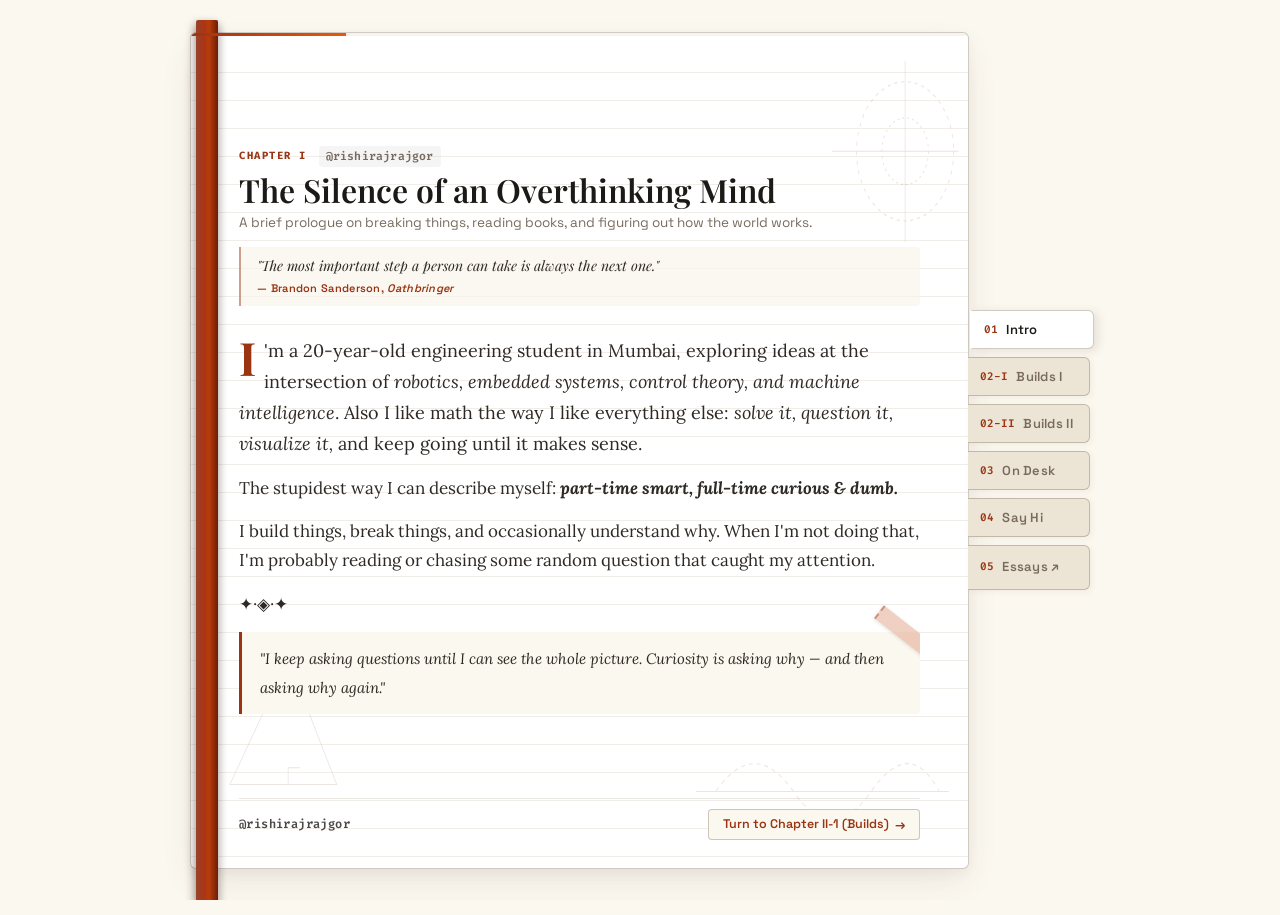
==== commit a737443d: "updates blog section" ====
--- a/index.html
+++ b/index.html
@@ -219,80 +219,129 @@
 
               <div class="projects-scrollable-deck">
                 
-                <!-- Project 2: CNN from Scratch -->
-                <div class="project-entry">
-                  <div class="washi-tape washi-corner-tr washi-tape-terracotta" aria-hidden="true"></div>
-                  <div class="p-head">
-                    <div class="p-title-wrap">
-                      <h3 class="p-name"><a href="https://github.com/dark-knightshanks/CNN-from-Scratch" target="_blank" rel="noopener" class="p-link">CNN from Scratch <span class="p-link-icon">↗</span></a></h3>
-                      <span class="done-pill">Done</span>
-                    </div>
-                    <span class="p-date">May 2025</span>
-                  </div>
-                  <p class="p-desc">
-                    Ground-up 2D convolutional neural network written in pure NumPy without autograd frameworks. Derived forward passes, backward cross-correlation gradients, and Adam optimization.
-                  </p>
-                  <div class="p-tags">
-                    <span>Python</span><span>NumPy</span><span>Matrix Calculus</span>
-                  </div>
-                </div>
-
-                <!-- Project 3: tiny-vit -->
-                <div class="project-entry">
-                  <div class="washi-tape washi-corner-tr washi-tape-amber" aria-hidden="true"></div>
-                  <div class="p-head">
-                    <div class="p-title-wrap">
-                      <h3 class="p-name"><a href="https://github.com/dark-knightshanks/tiny-vit" target="_blank" rel="noopener" class="p-link">tiny-vit <span class="p-link-icon">↗</span></a></h3>
-                      <span class="done-pill">Done</span>
-                    </div>
-                    <span class="p-date">June 2025</span>
-                  </div>
-                  <p class="p-desc">
-                    Minimal Vision Transformer built in PyTorch to explore patch embeddings, multi-head self-attention mechanisms, and visual attention rollout maps.
-                  </p>
-                  <div class="p-tags">
-                    <span>PyTorch</span><span>Transformers</span><span>Vision</span>
-                  </div>
-                </div>
-
-                <!-- Project 3: tiny-vit -->
-                <div class="project-entry">
-                  <div class="washi-tape washi-corner-tr washi-tape-amber" aria-hidden="true"></div>
-                  <div class="p-head">
-                    <div class="p-title-wrap">
-                      <h3 class="p-name"><a href="https://github.com/dark-knightshanks/basstap" target="_blank" rel="noopener" class="p-link">basstap <span class="p-link-icon">↗</span></a></h3>
-                      <span class="done-pill">Done</span>
-                    </div>
-                    <span class="p-date">August 2026</span>
-                  </div>
-                  <p class="p-desc">
-                    A C-based terminal audio spectrum visualizer that captures system audio via PulseAudio and renders real-time FFT frequency analysis.
-                  </p>
-                  <div class="p-tags">
-                    <span>C</span><span>FFT</span>
-                  </div>
-                </div>
-
-                <!-- Project 3: tiny-vit -->
-                <div class="project-entry">
-                  <div class="washi-tape washi-corner-tr washi-tape-amber" aria-hidden="true"></div>
-                  <div class="p-head">
-                    <div class="p-title-wrap">
-                      <h3 class="p-name"><a href="https://github.com/dark-knightshanks/pixelperfect" target="_blank" rel="noopener" class="p-link">pixelperfect <span class="p-link-icon">↗</span></a></h3>
-                      <span class="wip-pill">WIP</span>
-                    </div>
-                    <span class="p-date">July 2026</span>
-                  </div>
-                  <p class="p-desc">
-                    A from-scratch C++ 3D ray tracer built to learn the fundamentals of 3D graphics, following Ray Tracing in One Weekend.
-                  </p>
-                  <div class="p-tags">
-                    <span>C++</span><span>Ray Tracing</span>
-                  </div>
-                </div>
-
-
-
+                <!-- Batch 1 -->
+                <div class="deck-slide active" data-deck-slide="0">
+                  <!-- Project: CNN from Scratch -->
+                  <div class="project-entry">
+                    <div class="washi-tape washi-corner-tr washi-tape-terracotta" aria-hidden="true"></div>
+                    <div class="p-head">
+                      <div class="p-title-wrap">
+                        <h3 class="p-name"><a href="https://github.com/dark-knightshanks/CNN-from-Scratch" target="_blank" rel="noopener" class="p-link">CNN from Scratch <span class="p-link-icon">↗</span></a></h3>
+                        <span class="done-pill">Done</span>
+                      </div>
+                      <span class="p-date">May 2025</span>
+                    </div>
+                    <p class="p-desc">
+                      Ground-up 2D convolutional neural network written in pure NumPy without autograd frameworks. Derived forward passes, backward cross-correlation gradients, and Adam optimization.
+                    </p>
+                    <div class="p-tags">
+                      <span>Python</span><span>NumPy</span><span>Matrix Calculus</span>
+                    </div>
+                  </div>
+
+                  <!-- Project: tiny-vit -->
+                  <div class="project-entry">
+                    <div class="washi-tape washi-corner-tr washi-tape-amber" aria-hidden="true"></div>
+                    <div class="p-head">
+                      <div class="p-title-wrap">
+                        <h3 class="p-name"><a href="https://github.com/dark-knightshanks/tiny-vit" target="_blank" rel="noopener" class="p-link">tiny-vit <span class="p-link-icon">↗</span></a></h3>
+                        <span class="done-pill">Done</span>
+                      </div>
+                      <span class="p-date">June 2025</span>
+                    </div>
+                    <p class="p-desc">
+                      Minimal Vision Transformer built in PyTorch to explore patch embeddings, multi-head self-attention mechanisms, and visual attention rollout maps.
+                    </p>
+                    <div class="p-tags">
+                      <span>PyTorch</span><span>Transformers</span><span>Vision</span>
+                    </div>
+                  </div>
+
+                  <!-- Project: basstap -->
+                  <div class="project-entry">
+                    <div class="washi-tape washi-corner-tr washi-tape-sage" aria-hidden="true"></div>
+                    <div class="p-head">
+                      <div class="p-title-wrap">
+                        <h3 class="p-name"><a href="https://github.com/dark-knightshanks/basstap" target="_blank" rel="noopener" class="p-link">basstap <span class="p-link-icon">↗</span></a></h3>
+                        <span class="done-pill">Done</span>
+                      </div>
+                      <span class="p-date">August 2026</span>
+                    </div>
+                    <p class="p-desc">
+                      A C-based terminal audio spectrum visualizer that captures system audio via PulseAudio and renders real-time FFT frequency analysis.
+                    </p>
+                    <div class="p-tags">
+                      <span>C</span><span>FFT</span><span>Audio</span>
+                    </div>
+                  </div>
+
+                  <!-- Project: pixelperfect -->
+                  <div class="project-entry">
+                    <div class="washi-tape washi-corner-tr washi-tape-amber" aria-hidden="true"></div>
+                    <div class="p-head">
+                      <div class="p-title-wrap">
+                        <h3 class="p-name"><a href="https://github.com/dark-knightshanks/pixelperfect" target="_blank" rel="noopener" class="p-link">pixelperfect <span class="p-link-icon">↗</span></a></h3>
+                        <span class="wip-pill">WIP</span>
+                      </div>
+                      <span class="p-date">July 2026</span>
+                    </div>
+                    <p class="p-desc">
+                      A from-scratch C++ 3D ray tracer built to learn the fundamentals of 3D graphics, following Ray Tracing in One Weekend.
+                    </p>
+                    <div class="p-tags">
+                      <span>C++</span><span>Ray Tracing</span><span>Graphics</span>
+                    </div>
+                  </div>
+                </div>
+
+                <!-- Batch 2 -->
+                <div class="deck-slide" data-deck-slide="1">
+                  <!-- Project: hex -->
+                  <div class="project-entry">
+                    <div class="washi-tape washi-corner-tr washi-tape-terracotta" aria-hidden="true"></div>
+                    <div class="p-head">
+                      <div class="p-title-wrap">
+                        <h3 class="p-name"><a href="https://github.com/dark-knightshanks/hex" target="_blank" rel="noopener" class="p-link">hex <span class="p-link-icon">↗</span></a></h3>
+                        <span class="done-pill">Done</span>
+                      </div>
+                      <span class="p-date">September 2026</span>
+                    </div>
+                    <p class="p-desc">
+                      A weekend build exploring Unix internals by building HEX, a minimal Unix shell in Rust. Features command execution, piping, redirection, and built-ins.
+                    </p>
+                    <div class="p-tags">
+                      <span>Rust</span><span>Unix Systems</span><span>POSIX</span>
+                    </div>
+                  </div>
+
+                  <!-- Project: tensorscript -->
+                  <div class="project-entry">
+                    <div class="washi-tape washi-corner-tr washi-tape-sage" aria-hidden="true"></div>
+                    <div class="p-head">
+                      <div class="p-title-wrap">
+                        <h3 class="p-name"><a href="https://github.com/dark-knightshanks/tensorscript" target="_blank" rel="noopener" class="p-link">tensorscript <span class="p-link-icon">↗</span></a></h3>
+                        <span class="done-pill">Done</span>
+                      </div>
+                      <span class="p-date">October 2026</span>
+                    </div>
+                    <p class="p-desc">
+                      A small C++ compiler that turns a tensor-math DSL into optimized MLIR (tiled, fused, vectorized) and lowers it down to LLVM IR for fast native machine code.
+                    </p>
+                    <div class="p-tags">
+                      <span>C++</span><span>MLIR</span><span>LLVM</span><span>Compilers</span>
+                    </div>
+                  </div>
+                </div>
+
+              </div>
+
+              <!-- Deck Pagination Controls -->
+              <div class="deck-pagination-nav">
+                <span class="deck-page-indicator">Showing batch <strong id="deckCurrentPage">1</strong> of <span id="deckTotalPages">2</span></span>
+                <div class="deck-nav-btns">
+                  <button type="button" class="deck-nav-btn" id="deckPrevBtn" onclick="switchDeckPage(-1)" disabled>&larr; Prev</button>
+                  <button type="button" class="deck-nav-btn" id="deckNextBtn" onclick="switchDeckPage(1)">Next &rarr;</button>
+                </div>
               </div>
             </div>
 
@@ -323,7 +372,18 @@
 
             <div class="leaf-body">
               <div class="chapter-sign">
-                <span class="chap-badge">CHAPTER III</span>
+                <div class="chap-badge-row">
+                  <span class="chap-badge">CHAPTER III</span>
+                  <!-- Shelf Category Switcher -->
+                  <div class="shelf-tab-switcher">
+                    <button type="button" class="shelf-tab-btn active" id="shelfTabCurrent" onclick="switchShelfView('current')">
+                      <span> Currently Reading </span>
+                    </button>
+                    <button type="button" class="shelf-tab-btn" id="shelfTabRecent" onclick="switchShelfView('recent')">
+                      <span> Recent Reads </span>
+                    </button>
+                  </div>
+                </div>
                 <h2 class="chap-title">On My Desk &amp; Reading Logs</h2>
                 <p class="chap-subtitle">Books, papers, and philosophies that rewired how I think.</p>
                 <div class="chapter-epigraph">
@@ -332,75 +392,119 @@
                 </div>
               </div>
 
-              <div class="bookshelf-full-grid">
+              <div class="bookshelf-stage">
                 
-                <div class="shelf-card">
-                  <div class="s-meta">
-                    <span class="s-badge reading">Currently Reading</span>
-                    <span class="s-genre">Classic Literature</span>
-                  </div>
-                  <div class="washi-tape washi-corner-tr washi-tape-terracotta" aria-hidden="true"></div>
-                  <h3 class="s-title">Crime and Punishment</h3>
-                  <span class="s-author">Fyodor Dostoevsky</span>
-                  <p class="s-notes">
-                    "Guilt, psychological unraveling, and the dangerous rationalization of an intellectual ego."
-                  </p>
-                  <!-- Floating Hover Cover Peek -->
-                  <div class="book-cover-peek" aria-hidden="true">
-                    <img src="assets/covers/crime_and_punishment.png" alt="Crime and Punishment Cover" class="peek-cover-img" loading="lazy" />
-                    <span class="peek-caption">Crime &amp; Punishment</span>
-                  </div>
-                </div>
-
-                <div class="shelf-card">
-                  <div class="s-meta">
-                    <span class="s-badge reading">Currently Reading</span>
-                    <span class="s-genre">Cognitive Psychology</span>
-                  </div>
-                  <h3 class="s-title">Thinking, Fast and Slow</h3>
-                  <span class="s-author">Daniel Kahneman</span>
-                  <p class="s-notes">
-                    "System 1 intuition vs. System 2 deliberation — how cognitive biases and heuristics dictate our choices."
-                  </p>
-                  <!-- Floating Hover Cover Peek -->
-                  <div class="book-cover-peek" aria-hidden="true">
-                    <img src="assets/covers/thinkking_fast_and_slow.png" alt="Thinking Fast and Slow Cover" class="peek-cover-img" loading="lazy" />
-                    <span class="peek-caption">Thinking, Fast and Slow</span>
-                  </div>
-                </div>
-
-                <div class="shelf-card">
-                  <div class="s-meta">
-                    <span class="s-badge reading">Currently Reading</span>
-                    <span class="s-genre">Dark Epic</span>
-                  </div>
-                  <div class="washi-tape washi-corner-tr washi-tape-sage" aria-hidden="true"></div>
-                  <h3 class="s-title">The Stand</h3>
-                  <span class="s-author">Stephen King</span>
-                  <p class="s-notes">
-                    "A sweeping post-apocalyptic saga on human nature, survival, and the clash between light and shadow."
-                  </p>
-                  <!-- Floating Hover Cover Peek -->
-                  <div class="book-cover-peek" aria-hidden="true">
-                    <img src="assets/covers/the_stand.png" alt="The Stand Cover" class="peek-cover-img" loading="lazy" />
-                    <span class="peek-caption">The Stand</span>
-                  </div>
-                </div>
-
-                <div class="shelf-card">
-                  <div class="s-meta">
-                    <span class="s-badge reading">Currently Reading</span>
-                    <span class="s-genre">Sci-Fi / Fantasy</span>
-                  </div>
-                  <h3 class="s-title">This Inevitable Ruin</h3>
-                  <span class="s-author">Matt Dinniman</span>
-                  <p class="s-notes">
-                    "Dungeon Crawler Carl Book 7 — chaotic, unhinged survival, high-stakes tactics, and emotional depth."
-                  </p>
-                  <!-- Floating Hover Cover Peek -->
-                  <div class="book-cover-peek" aria-hidden="true">
-                    <img src="assets/covers/thisinevitableruin.png" alt="This Inevitable Ruin Cover" class="peek-cover-img" loading="lazy" />
-                    <span class="peek-caption">This Inevitable Ruin</span>
+                <!-- View 1: Currently Reading -->
+                <div class="shelf-view-pane active" id="paneCurrentBooks">
+                  <div class="shelf-card">
+                    <div class="s-meta">
+                      <span class="s-badge reading">Currently Reading</span>
+                      <span class="s-genre">Classic Literature</span>
+                    </div>
+                    <div class="washi-tape washi-corner-tr washi-tape-terracotta" aria-hidden="true"></div>
+                    <h3 class="s-title">Crime and Punishment</h3>
+                    <span class="s-author">Fyodor Dostoevsky</span>
+                    <p class="s-notes">
+                      "Guilt, psychological unraveling, and the dangerous rationalization of an intellectual ego."
+                    </p>
+                    <!-- Floating Hover Cover Peek -->
+                    <div class="book-cover-peek" aria-hidden="true">
+                      <img src="assets/covers/crime_and_punishment.png" alt="Crime and Punishment Cover" class="peek-cover-img" loading="lazy" />
+                      <span class="peek-caption">Crime &amp; Punishment</span>
+                    </div>
+                  </div>
+
+                  <div class="shelf-card">
+                    <div class="s-meta">
+                      <span class="s-badge reading">Currently Reading</span>
+                      <span class="s-genre">Cognitive Psychology</span>
+                    </div>
+                    <div class="washi-tape washi-corner-tr washi-tape-amber" aria-hidden="true"></div>
+                    <h3 class="s-title">Thinking, Fast and Slow</h3>
+                    <span class="s-author">Daniel Kahneman</span>
+                    <p class="s-notes">
+                      "System 1 intuition vs. System 2 deliberation — how cognitive biases and heuristics dictate our choices."
+                    </p>
+                    <!-- Floating Hover Cover Peek -->
+                    <div class="book-cover-peek" aria-hidden="true">
+                      <img src="assets/covers/thinkking_fast_and_slow.png" alt="Thinking Fast and Slow Cover" class="peek-cover-img" loading="lazy" />
+                      <span class="peek-caption">Thinking, Fast and Slow</span>
+                    </div>
+                  </div>
+
+                  <div class="shelf-card">
+                    <div class="s-meta">
+                      <span class="s-badge reading">Currently Reading</span>
+                      <span class="s-genre">Dark Epic</span>
+                    </div>
+                    <div class="washi-tape washi-corner-tr washi-tape-sage" aria-hidden="true"></div>
+                    <h3 class="s-title">The Stand</h3>
+                    <span class="s-author">Stephen King</span>
+                    <p class="s-notes">
+                      "A sweeping post-apocalyptic saga on human nature, survival, and the clash between light and shadow."
+                    </p>
+                    <!-- Floating Hover Cover Peek -->
+                    <div class="book-cover-peek" aria-hidden="true">
+                      <img src="assets/covers/the_stand.png" alt="The Stand Cover" class="peek-cover-img" loading="lazy" />
+                      <span class="peek-caption">The Stand</span>
+                    </div>
+                  </div>
+
+                  <div class="shelf-card">
+                    <div class="s-meta">
+                      <span class="s-badge reading">Currently Reading</span>
+                      <span class="s-genre">Sci-Fi / Fantasy</span>
+                    </div>
+                    <div class="washi-tape washi-corner-tr washi-tape-terracotta" aria-hidden="true"></div>
+                    <h3 class="s-title">This Inevitable Ruin</h3>
+                    <span class="s-author">Matt Dinniman</span>
+                    <p class="s-notes">
+                      "Dungeon Crawler Carl Book 7 — chaotic, unhinged survival, high-stakes tactics, and emotional depth."
+                    </p>
+                    <!-- Floating Hover Cover Peek -->
+                    <div class="book-cover-peek" aria-hidden="true">
+                      <img src="assets/covers/thisinevitableruin.png" alt="This Inevitable Ruin Cover" class="peek-cover-img" loading="lazy" />
+                      <span class="peek-caption">This Inevitable Ruin</span>
+                    </div>
+                  </div>
+                </div>
+
+                <!-- View 2: Recent Reads -->
+                <div class="shelf-view-pane" id="paneRecentBooks">
+                  <div class="shelf-card">
+                    <div class="s-meta">
+                      <span class="s-badge finished">Finished</span>
+                      <span class="s-genre">Russian Classic</span>
+                    </div>
+                    <div class="washi-tape washi-corner-tr washi-tape-terracotta" aria-hidden="true"></div>
+                    <h3 class="s-title">White Nights</h3>
+                    <span class="s-author">Fyodor Dostoevsky</span>
+                    <p class="s-notes">
+                      "A sentimental love story of an idealistic dreamer walking the nocturnal, sunlit summer streets of St. Petersburg."
+                    </p>
+                    <!-- Floating Hover Cover Peek -->
+                    <div class="book-cover-peek" aria-hidden="true">
+                      <img src="assets/covers/white_nights.jpg" alt="White Nights Cover" class="peek-cover-img" loading="lazy" />
+                      <span class="peek-caption">White Nights</span>
+                    </div>
+                  </div>
+
+                  <div class="shelf-card">
+                    <div class="s-meta">
+                      <span class="s-badge finished">Finished</span>
+                      <span class="s-genre">Memoir / Social Realism</span>
+                    </div>
+                    <div class="washi-tape washi-corner-tr washi-tape-amber" aria-hidden="true"></div>
+                    <h3 class="s-title">Down and Out in Paris and London</h3>
+                    <span class="s-author">George Orwell</span>
+                    <p class="s-notes">
+                      "An unsparing, visceral portrait of poverty, underground dishwashing kitchens, and life on the margins of two great cities."
+                    </p>
+                    <!-- Floating Hover Cover Peek -->
+                    <div class="book-cover-peek" aria-hidden="true">
+                      <img src="assets/covers/down_and_out.jpg" alt="Down and Out Cover" class="peek-cover-img" loading="lazy" />
+                      <span class="peek-caption">Down &amp; Out in Paris &amp; London</span>
+                    </div>
                   </div>
                 </div>
 
@@ -504,6 +608,10 @@
         <span class="side-tab-index">04</span>
         <span class="side-tab-text">Say Hi</span>
       </button>
+      <a href="blog.html" class="side-tab" style="text-decoration: none;">
+        <span class="side-tab-index">05</span>
+        <span class="side-tab-text">Essays ↗</span>
+      </a>
     </nav>
 
   </div>
@@ -522,10 +630,12 @@
       });
 
       tabs.forEach((t, i) => {
-        if (i === index) {
-          t.classList.add('active');
-        } else {
-          t.classList.remove('active');
+        if (t.tagName.toLowerCase() === 'button') {
+          if (i === index) {
+            t.classList.add('active');
+          } else {
+            t.classList.remove('active');
+          }
         }
       });
 
@@ -562,6 +672,47 @@
       }, 2600);
     }
 
+    // Shelf Tab Switcher (Currently Reading vs Recent Reads)
+    function switchShelfView(view) {
+      const currentBtn = document.getElementById("shelfTabCurrent");
+      const recentBtn = document.getElementById("shelfTabRecent");
+      const currentPane = document.getElementById("paneCurrentBooks");
+      const recentPane = document.getElementById("paneRecentBooks");
+
+      if (view === "recent") {
+        if (currentBtn) currentBtn.classList.remove("active");
+        if (recentBtn) recentBtn.classList.add("active");
+        if (currentPane) currentPane.classList.remove("active");
+        if (recentPane) recentPane.classList.add("active");
+      } else {
+        if (currentBtn) currentBtn.classList.add("active");
+        if (recentBtn) recentBtn.classList.remove("active");
+        if (currentPane) currentPane.classList.add("active");
+        if (recentPane) recentPane.classList.remove("active");
+      }
+    }
+
+    // Deck Pagination for Chapter II-2
+    let currentDeckIndex = 0;
+    function switchDeckPage(delta) {
+      const slides = document.querySelectorAll('.deck-slide');
+      if (!slides.length) return;
+
+      currentDeckIndex = Math.max(0, Math.min(slides.length - 1, currentDeckIndex + delta));
+
+      slides.forEach((slide, i) => {
+        slide.classList.toggle('active', i === currentDeckIndex);
+      });
+
+      const pageEl = document.getElementById('deckCurrentPage');
+      const prevBtn = document.getElementById('deckPrevBtn');
+      const nextBtn = document.getElementById('deckNextBtn');
+
+      if (pageEl) pageEl.textContent = currentDeckIndex + 1;
+      if (prevBtn) prevBtn.disabled = (currentDeckIndex === 0);
+      if (nextBtn) nextBtn.disabled = (currentDeckIndex === slides.length - 1);
+    }
+
     // Support keyboard arrow navigation for page turns
     window.addEventListener('keydown', (e) => {
       const pages = document.querySelectorAll('.leaf-page');
--- a/styles.css
+++ b/styles.css
@@ -1078,3 +1078,143 @@
   color: #22c55e;
   font-weight: 700;
 }
+
+/* Chapter II-2: Sub-page Carousel / Pagination */
+.deck-pagination-nav {
+  display: flex;
+  align-items: center;
+  justify-content: space-between;
+  margin-top: 12px;
+  padding: 6px 10px;
+  background: rgba(0, 0, 0, 0.02);
+  border: 1px dashed var(--border-subtle);
+  border-radius: 6px;
+  font-family: var(--font-mono);
+  font-size: 11px;
+}
+
+.deck-page-indicator {
+  color: var(--ink-secondary);
+  letter-spacing: 0.5px;
+}
+
+.deck-page-indicator strong {
+  color: var(--ink-primary);
+}
+
+.deck-nav-btns {
+  display: flex;
+  align-items: center;
+  gap: 6px;
+}
+
+.deck-nav-btn {
+  background: var(--page-surface);
+  border: 1px solid var(--border-subtle);
+  color: var(--ink-secondary);
+  font-family: var(--font-mono);
+  font-size: 11px;
+  padding: 3px 10px;
+  border-radius: 4px;
+  cursor: pointer;
+  transition: all 0.15s ease;
+  display: inline-flex;
+  align-items: center;
+  gap: 4px;
+}
+
+.deck-nav-btn:hover:not(:disabled) {
+  background: #fdfaf3;
+  color: var(--ink-primary);
+  border-color: var(--ink-accent);
+}
+
+.deck-nav-btn:disabled {
+  opacity: 0.35;
+  cursor: not-allowed;
+  border-color: var(--border-subtle);
+}
+
+.deck-slide {
+  display: none;
+}
+
+.deck-slide.active {
+  display: contents;
+}
+
+/* Chapter III Bookshelf Tabs in Header */
+.chap-badge-row {
+  display: flex;
+  align-items: center;
+  justify-content: space-between;
+  margin-bottom: 6px;
+  gap: 12px;
+}
+
+.shelf-tab-switcher {
+  display: inline-flex;
+  align-items: center;
+  gap: 4px;
+  background: rgba(0, 0, 0, 0.03);
+  padding: 2px 4px;
+  border-radius: 6px;
+  border: 1px solid var(--border-subtle);
+}
+
+.shelf-tab-btn {
+  background: transparent;
+  border: none;
+  border-radius: 4px;
+  padding: 3px 9px;
+  font-family: var(--font-mono);
+  font-size: 10.5px;
+  color: var(--ink-secondary);
+  cursor: pointer;
+  transition: all 0.16s ease;
+  display: inline-flex;
+  align-items: center;
+  gap: 5px;
+}
+
+.shelf-tab-btn:hover {
+  color: var(--ink-primary);
+}
+
+.shelf-tab-btn.active {
+  background: var(--page-surface);
+  color: var(--ink-accent);
+  font-weight: 700;
+  box-shadow: 0 1px 3px rgba(0, 0, 0, 0.06);
+}
+
+.bookshelf-stage {
+  position: relative;
+  min-height: 290px;
+}
+
+.shelf-view-pane {
+  display: grid;
+  grid-template-columns: 1fr 1fr;
+  gap: 12px;
+  width: 100%;
+  opacity: 0;
+  pointer-events: none;
+  position: absolute;
+  top: 0;
+  left: 0;
+  transition: opacity 0.22s ease-in-out;
+}
+
+.shelf-view-pane.active {
+  position: relative;
+  opacity: 1;
+  pointer-events: auto;
+}
+
+.shelf-view-pane .shelf-card {
+  min-height: 132px;
+}
+
+
+
